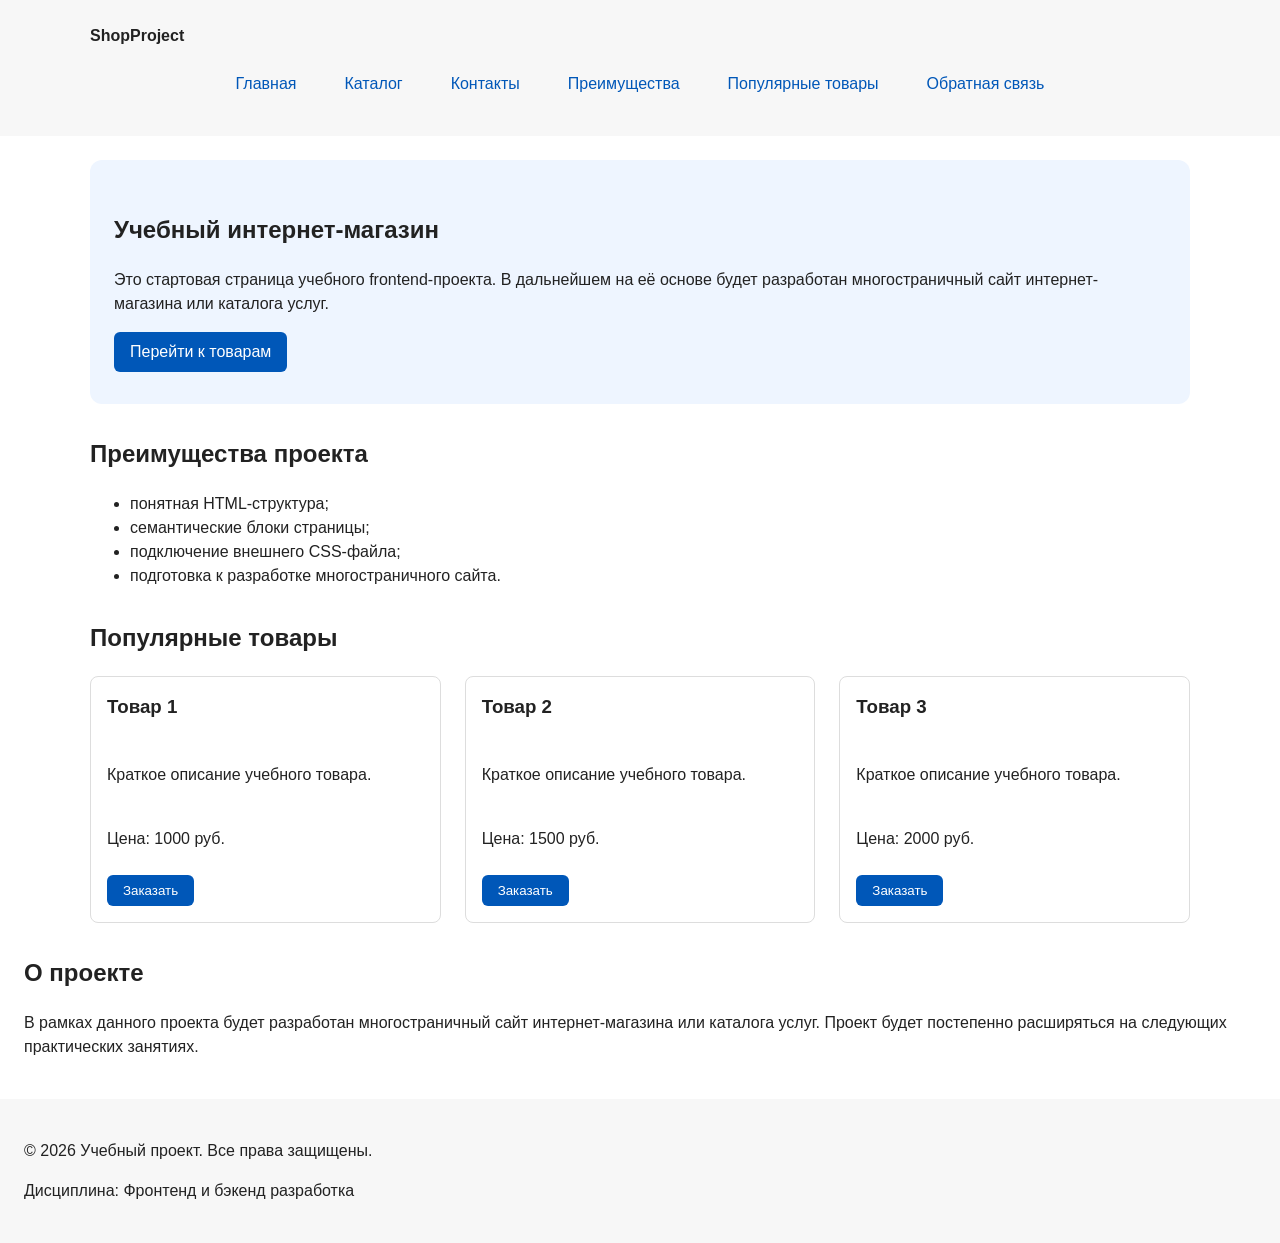
==== index.html @ 93ef63be "feat: add flex navigation and grid catalog layout" ====
<!DOCTYPE html>
<html lang="ru">
<head>
  <meta charset="UTF-8">
  <meta name="viewport" content="width=device-width, initial-scale=1.0">
  <title>Каталог товаров</title>
  <link rel="stylesheet" href="css/style.css">
  <script src="js/main.js" defer></script>
</head>
<body>

  <header>
    <div class="site-header">
      <a class="site-logo" href="index.html">ShopProject</a>

      <nav class="site-nav" aria-label="Основная навигация">
        <ul class="site-nav__list">
          <li><a href="index.html">Главная</a></li>
          <li><a href="catalog.html">Каталог</a></li>
          <li><a href="contacts.html">Контакты</a></li>
          <li><a href="index.html#advantages">Преимущества</a></li>
          <li><a href="index.html#popular">Популярные товары</a></li>
          <li><a href="index.html#contacts">Обратная связь</a></li>
        </ul>
      </nav>
    </div>
  </header>

  <main>

    <!-- Первый экран -->
    <section class="hero">
      <h1>Учебный интернет-магазин</h1>
      <p>
        Это стартовая страница учебного frontend-проекта.
        В дальнейшем на её основе будет разработан многостраничный сайт
        интернет-магазина или каталога услуг.
      </p>
      <a class="button" href="#popular">Перейти к товарам</a>
    </section>

    <!-- Преимущества -->
    <section class="section" id="advantages">
      <h2>Преимущества проекта</h2>
      <ul class="advantages-list">
        <li>понятная HTML-структура;</li>
        <li>семантические блоки страницы;</li>
        <li>подключение внешнего CSS-файла;</li>
        <li>подготовка к разработке многостраничного сайта.</li>
      </ul>
    </section>

    <!-- Популярные товары -->
    <section class="section" id="popular">
      <h2>Популярные товары</h2>

      <div class="products-grid">

        <article class="product-card">
          <h3>Товар 1</h3>
          <p>Краткое описание учебного товара.</p>
          <p>Цена: 1000 руб.</p>
          <button
            class="button product-card__button"
            type="button"
            data-product="Товар 1"
          >
            Заказать
          </button>
        </article>

        <article class="product-card">
          <h3>Товар 2</h3>
          <p>Краткое описание учебного товара.</p>
          <p>Цена: 1500 руб.</p>
          <button
            class="button product-card__button"
            type="button"
            data-product="Товар 2"
          >
            Заказать
          </button>
        </article>

        <article class="product-card">
          <h3>Товар 3</h3>
          <p>Краткое описание учебного товара.</p>
          <p>Цена: 2000 руб.</p>
          <button
            class="button product-card__button"
            type="button"
            data-product="Товар 3"
          >
            Заказать
          </button>
        </article>

      </div>
    </section>

    <!-- Дополнительная информация -->
    <aside>
      <h2>О проекте</h2>
      <p>
        В рамках данного проекта будет разработан многостраничный сайт
        интернет-магазина или каталога услуг. Проект будет постепенно
        расширяться на следующих практических занятиях.
      </p>
    </aside>

  </main>

  <footer id="contacts">
    <p>&copy; 2026 Учебный проект. Все права защищены.</p>
    <p>Дисциплина: Фронтенд и бэкенд разработка</p>
  </footer>

  <dialog
    class="order-dialog"
    id="order-dialog"
    aria-labelledby="order-dialog-title"
  >
    <h2 id="order-dialog-title">Оформление заявки</h2>

    <form
      class="order-form"
      id="order-form"
      action="#"
      method="post"
      novalidate
    >
      <input id="selected-product" name="selected-product" type="hidden">

      <div class="form-field">
        <label for="order-name">Имя</label>
        <input
          id="order-name"
          name="name"
          type="text"
          placeholder="Введите ваше имя"
          minlength="2"
          autocomplete="given-name"
          required
        >
      </div>

      <div class="form-field">
        <label for="order-email">E-mail</label>
        <input
          id="order-email"
          name="email"
          type="email"
          placeholder="example@mail.ru"
          autocomplete="email"
          required
        >
      </div>

      <div class="form-field">
        <label for="order-phone">Телефон</label>
        <input
          id="order-phone"
          name="phone"
          type="tel"
          inputmode="tel"
          placeholder="+7 (900) 000-00-00"
          pattern="^\+7 \(\d{3}\) \d{3}-\d{2}-\d{2}$"
          required
        >
        <small>Формат: +7 (900) 000-00-00</small>
      </div>

      <div class="form-field">
        <label for="order-date">Дата связи</label>
        <input
          id="order-date"
          name="date"
          type="date"
        >
      </div>

      <div class="form-field">
        <label for="order-topic">Тема заявки</label>
        <select id="order-topic" name="topic" required>
          <option value="">Выберите тему</option>
          <option value="product">Заказ товара</option>
          <option value="consultation">Консультация</option>
          <option value="delivery">Доставка</option>
        </select>
      </div>

      <div class="form-field">
        <label for="order-comment">Комментарий</label>
        <textarea
          id="order-comment"
          name="comment"
          rows="4"
          placeholder="Укажите дополнительную информацию"
        ></textarea>
      </div>

      <div class="form-field form-field--checkbox">
        <label>
          <input
            id="order-agreement"
            name="agreement"
            type="checkbox"
            required
          >
          Я согласен на обработку данных
        </label>
      </div>

      <div class="form-actions">
        <button type="button" id="close-order-dialog">Закрыть</button>
        <button type="submit">Отправить заявку</button>
      </div>
    </form>
  </dialog>

  <p class="success-message" id="success-message" hidden>
    Форма успешно отправлена!
  </p>

</body>
</html>
---- css/style.css ----
/* ===============================
   1. Переменные проекта
   =============================== */

:root {
  /* Основные цвета проекта */
  --color-bg: #ffffff;
  --color-text: #222222;
  --color-muted: #666666;
  --color-primary: #0057b8;
  --color-primary-dark: #003f86;
  --color-border: #dddddd;
  --color-surface: #f7f7f7;
  --color-surface-accent: #eef5ff;
  --color-danger: #b00020;
  --color-success: #168a2f;
  --color-success-bg: #eefaf0;
  --color-white: #ffffff;

  /* Отступы */
  --space-xs: 4px;
  --space-sm: 8px;
  --space-md: 16px;
  --space-lg: 24px;
  --space-xl: 32px;

  /* Скругления */
  --radius-sm: 6px;
  --radius-md: 8px;
  --radius-lg: 12px;

  /* Размеры */
  --container-width: 1100px;
}


/* ===============================
   2. Базовые стили
   =============================== */

* {
  box-sizing: border-box;
}

body {
  margin: 0;
  font-family: Arial, sans-serif;
  line-height: 1.5;
  color: var(--color-text);
  background-color: var(--color-bg);
}

header,
main,
footer {
  padding: var(--space-lg);
}


/* ===============================
   3. Общие элементы интерфейса
   =============================== */

a {
  color: var(--color-primary);
}

a:hover {
  color: var(--color-primary-dark);
}

a:focus-visible {
  outline: 2px solid var(--color-primary);
  outline-offset: 3px;
}

.button {
  display: inline-block;
  padding: var(--space-sm) var(--space-md);
  color: var(--color-white);
  background-color: var(--color-primary);
  text-decoration: none;
  border: none;
  border-radius: var(--radius-sm);
  cursor: pointer;
}

.button:hover {
  background-color: var(--color-primary-dark);
}

.button:focus-visible {
  outline: 2px solid var(--color-primary);
  outline-offset: 3px;
}

.button:disabled {
  opacity: 0.6;
  cursor: not-allowed;
}


/* ===============================
   4. Компоненты страницы
   =============================== */

header {
  background-color: var(--color-surface);
}

footer {
  background-color: var(--color-surface);
}

.site-header {
  max-width: var(--container-width);
  margin: 0 auto;
}

.site-logo {
  font-weight: bold;
  text-decoration: none;
  color: var(--color-text);
}

.site-nav__list {
  display: flex;
  flex-wrap: wrap;
  justify-content: center;
  align-items: center;
  gap: var(--space-md);
  padding: 0;
  margin: var(--space-md) 0 0;
  list-style: none;
}


.site-nav__list li {
  margin-bottom: var(--space-sm);
}

.site-nav__list a {
  display: inline-block;
  padding: var(--space-sm) var(--space-md);
  color: var(--color-primary);
  text-decoration: none;
  border-radius: var(--radius-sm);
}


.site-nav__list a:hover {
  color: var(--color-white);
  background-color: var(--color-primary);
}


.hero {
  max-width: var(--container-width);
  margin: 0 auto var(--space-xl);
  padding: var(--space-xl) var(--space-lg);
  background-color: var(--color-surface-accent);
  border-radius: var(--radius-lg);
}

.section {
  max-width: var(--container-width);
  margin: 0 auto var(--space-xl);
}

.section h2 {
  margin-top: 0;
}

.product-card {
  margin-bottom: var(--space-md);
  padding: var(--space-md);
  border: 1px solid var(--color-border);
  border-radius: var(--radius-md);
  background-color: var(--color-bg);
}

.product-card:hover {
  border-color: var(--color-primary);
}

.product-card h3 {
  margin-top: 0;
}

.aside-info {
  max-width: var(--container-width);
  margin: 0 auto var(--space-xl);
  padding: var(--space-md);
  border-left: 4px solid var(--color-primary);
  background-color: var(--color-surface);
}


/* ===============================
   5. Форма и модальное окно
   =============================== */

.order-dialog {
  width: min(100% - 32px, 560px);
  padding: var(--space-lg);
  border: none;
  border-radius: var(--radius-lg);
}

.order-dialog::backdrop {
  background-color: rgba(0, 0, 0, 0.5);
}

.form-field {
  margin-bottom: var(--space-md);
}

.form-field label {
  display: block;
  margin-bottom: var(--space-xs);
}

.form-field input,
.form-field select,
.form-field textarea {
  width: 100%;
  padding: 10px 12px;
  border: 1px solid var(--color-border);
  border-radius: var(--radius-sm);
  font: inherit;
}

.form-field input[type="checkbox"] {
  width: auto;
}

.form-field small {
  display: block;
  margin-top: var(--space-xs);
  color: var(--color-muted);
}

.form-field input:hover,
.form-field select:hover,
.form-field textarea:hover {
  border-color: var(--color-primary);
}

.form-field input:focus-visible,
.form-field select:focus-visible,
.form-field textarea:focus-visible,
.form-actions button:focus-visible {
  outline: 2px solid var(--color-primary);
  outline-offset: 3px;
}

[aria-invalid="true"] {
  border-color: var(--color-danger);
}

.form-actions {
  display: flex;
  gap: 12px;
  margin-top: var(--space-lg);
}

.success-message {
  max-width: var(--container-width);
  margin: var(--space-lg) auto;
  padding: var(--space-md);
  border-left: 4px solid var(--color-success);
  background-color: var(--color-success-bg);
}

.breadcrumbs {
  max-width: var(--container-width);
  margin: 0 auto var(--space-md);
  font-size: 14px;
  color: var(--color-muted);
}

.breadcrumbs a {
  color: var(--color-primary);
}

.breadcrumbs span::before {
  content: " / ";
  color: var(--color-muted);
}

html {
  scroll-behavior: smooth;
}

:target {
  outline: 2px dashed var(--color-primary);
  outline-offset: 4px;
}

.products-grid {
  display: grid;
  grid-template-columns: repeat(3, 1fr);
  gap: var(--space-lg);
}

.product-card {
  display: flex;
  flex-direction: column;
  gap: var(--space-sm);
  margin-bottom: 0;
  padding: var(--space-md);
  border: 1px solid var(--color-border);
  border-radius: var(--radius-md);
  background-color: var(--color-bg);
}

.product-card .button {
  margin-top: auto;
  align-self: flex-start;
}

.catalog-layout {
  max-width: var(--container-width);
  margin: 0 auto var(--space-xl);
  display: grid;
  grid-template-columns: 260px 1fr;
  grid-template-areas: "filters products";
  gap: var(--space-lg);
}

.catalog-filters {
  grid-area: filters;
  padding: var(--space-md);
  border: 1px solid var(--color-border);
  border-radius: var(--radius-md);
  background-color: var(--color-surface);
}

.catalog-products {
  grid-area: products;
}

.filters-form {
  display: grid;
  gap: var(--space-md);
}

.filters-form fieldset {
  margin: 0;
  padding: var(--space-md);
  border: 1px solid var(--color-border);
  border-radius: var(--radius-sm);
}

.filters-form legend {
  font-weight: 700;
}

.filters-form label {
  display: block;
  margin-bottom: var(--space-sm);
}

.filters-form input[type="number"] {
  width: 100%;
  padding: 8px 10px;
  border: 1px solid var(--color-border);
  border-radius: var(--radius-sm);
  font: inherit;
}
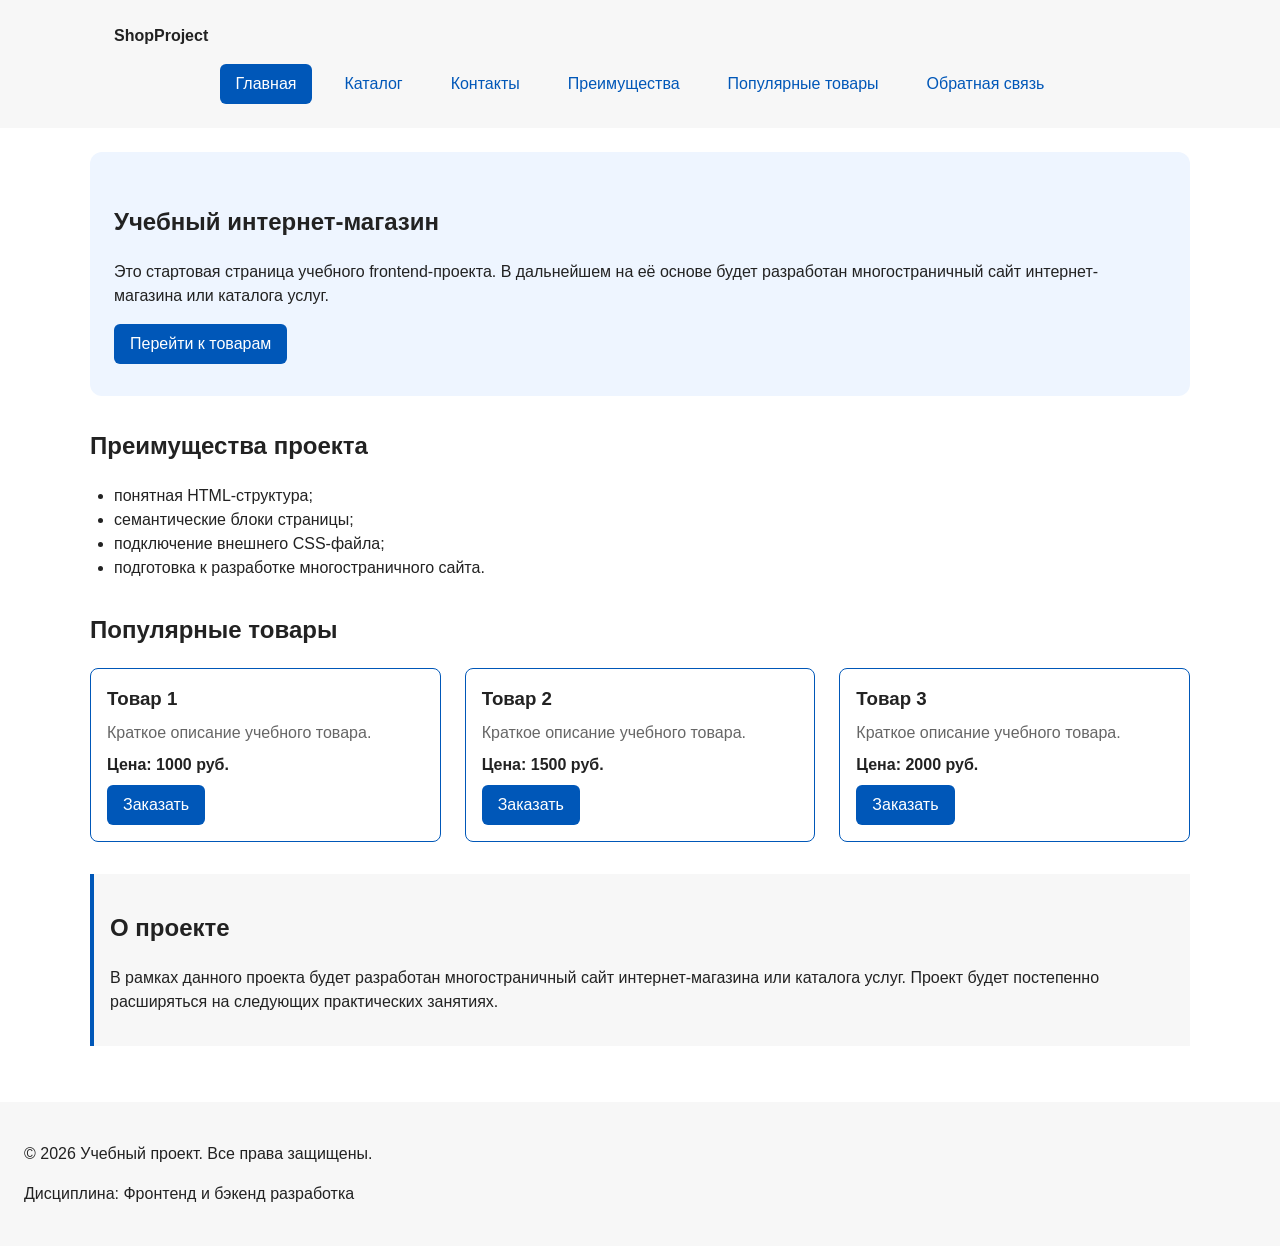
==== commit dbb26a96: "refactor: apply BEM naming to CSS classes" ====
--- a/index.html
+++ b/index.html
@@ -3,26 +3,78 @@
 <head>
   <meta charset="UTF-8">
   <meta name="viewport" content="width=device-width, initial-scale=1.0">
-  <title>Каталог товаров</title>
+  <meta
+    name="description"
+    content="Учебный интернет-магазин ShopProject."
+  >
+  <title>ShopProject — Учебный интернет-магазин</title>
   <link rel="stylesheet" href="css/style.css">
   <script src="js/main.js" defer></script>
 </head>
+
 <body>
 
-  <header>
-    <div class="site-header">
-      <a class="site-logo" href="index.html">ShopProject</a>
+  <header class="site-header">
+    <div class="site-header__inner">
+
+      <a class="site-header__logo" href="index.html">
+        ShopProject
+      </a>
 
       <nav class="site-nav" aria-label="Основная навигация">
         <ul class="site-nav__list">
-          <li><a href="index.html">Главная</a></li>
-          <li><a href="catalog.html">Каталог</a></li>
-          <li><a href="contacts.html">Контакты</a></li>
-          <li><a href="index.html#advantages">Преимущества</a></li>
-          <li><a href="index.html#popular">Популярные товары</a></li>
-          <li><a href="index.html#contacts">Обратная связь</a></li>
+
+          <li class="site-nav__item">
+            <a
+              class="site-nav__link site-nav__link--active"
+              href="index.html"
+            >
+              Главная
+            </a>
+          </li>
+
+          <li class="site-nav__item">
+            <a class="site-nav__link" href="catalog.html">
+              Каталог
+            </a>
+          </li>
+
+          <li class="site-nav__item">
+            <a class="site-nav__link" href="contacts.html">
+              Контакты
+            </a>
+          </li>
+
+          <li class="site-nav__item">
+            <a
+              class="site-nav__link"
+              href="index.html#advantages"
+            >
+              Преимущества
+            </a>
+          </li>
+
+          <li class="site-nav__item">
+            <a
+              class="site-nav__link"
+              href="index.html#popular"
+            >
+              Популярные товары
+            </a>
+          </li>
+
+          <li class="site-nav__item">
+            <a
+              class="site-nav__link"
+              href="index.html#contacts"
+            >
+              Обратная связь
+            </a>
+          </li>
+
         </ul>
       </nav>
+
     </div>
   </header>
 
@@ -31,17 +83,25 @@
     <!-- Первый экран -->
     <section class="hero">
       <h1>Учебный интернет-магазин</h1>
+
       <p>
         Это стартовая страница учебного frontend-проекта.
         В дальнейшем на её основе будет разработан многостраничный сайт
         интернет-магазина или каталога услуг.
       </p>
-      <a class="button" href="#popular">Перейти к товарам</a>
+
+      <a
+        class="button button--primary"
+        href="#popular"
+      >
+        Перейти к товарам
+      </a>
     </section>
 
     <!-- Преимущества -->
     <section class="section" id="advantages">
       <h2>Преимущества проекта</h2>
+
       <ul class="advantages-list">
         <li>понятная HTML-структура;</li>
         <li>семантические блоки страницы;</li>
@@ -52,16 +112,26 @@
 
     <!-- Популярные товары -->
     <section class="section" id="popular">
+
       <h2>Популярные товары</h2>
 
       <div class="products-grid">
 
-        <article class="product-card">
-          <h3>Товар 1</h3>
-          <p>Краткое описание учебного товара.</p>
-          <p>Цена: 1000 руб.</p>
+        <article class="product-card product-card--featured">
+          <h3 class="product-card__title">
+            Товар 1
+          </h3>
+
+          <p class="product-card__description">
+            Краткое описание учебного товара.
+          </p>
+
+          <p class="product-card__price">
+            Цена: 1000 руб.
+          </p>
+
           <button
-            class="button product-card__button"
+            class="button button--primary product-card__button"
             type="button"
             data-product="Товар 1"
           >
@@ -69,12 +139,21 @@
           </button>
         </article>
 
-        <article class="product-card">
-          <h3>Товар 2</h3>
-          <p>Краткое описание учебного товара.</p>
-          <p>Цена: 1500 руб.</p>
+        <article class="product-card product-card--featured">
+          <h3 class="product-card__title">
+            Товар 2
+          </h3>
+
+          <p class="product-card__description">
+            Краткое описание учебного товара.
+          </p>
+
+          <p class="product-card__price">
+            Цена: 1500 руб.
+          </p>
+
           <button
-            class="button product-card__button"
+            class="button button--primary product-card__button"
             type="button"
             data-product="Товар 2"
           >
@@ -82,12 +161,21 @@
           </button>
         </article>
 
-        <article class="product-card">
-          <h3>Товар 3</h3>
-          <p>Краткое описание учебного товара.</p>
-          <p>Цена: 2000 руб.</p>
+        <article class="product-card product-card--featured">
+          <h3 class="product-card__title">
+            Товар 3
+          </h3>
+
+          <p class="product-card__description">
+            Краткое описание учебного товара.
+          </p>
+
+          <p class="product-card__price">
+            Цена: 2000 руб.
+          </p>
+
           <button
-            class="button product-card__button"
+            class="button button--primary product-card__button"
             type="button"
             data-product="Товар 3"
           >
@@ -99,8 +187,9 @@
     </section>
 
     <!-- Дополнительная информация -->
-    <aside>
+    <aside class="aside-info">
       <h2>О проекте</h2>
+
       <p>
         В рамках данного проекта будет разработан многостраничный сайт
         интернет-магазина или каталога услуг. Проект будет постепенно
@@ -110,17 +199,24 @@
 
   </main>
 
-  <footer id="contacts">
+  <footer class="site-footer" id="contacts">
     <p>&copy; 2026 Учебный проект. Все права защищены.</p>
     <p>Дисциплина: Фронтенд и бэкенд разработка</p>
   </footer>
 
+  <!-- Модальное окно заявки -->
   <dialog
     class="order-dialog"
     id="order-dialog"
     aria-labelledby="order-dialog-title"
   >
-    <h2 id="order-dialog-title">Оформление заявки</h2>
+
+    <h2
+      class="order-dialog__title"
+      id="order-dialog-title"
+    >
+      Оформление заявки
+    </h2>
 
     <form
       class="order-form"
@@ -129,11 +225,23 @@
       method="post"
       novalidate
     >
-      <input id="selected-product" name="selected-product" type="hidden">
-
-      <div class="form-field">
-        <label for="order-name">Имя</label>
+
+      <input
+        id="selected-product"
+        name="selected-product"
+        type="hidden"
+      >
+
+      <div class="order-form__field">
+        <label
+          class="order-form__label"
+          for="order-name"
+        >
+          Имя
+        </label>
+
         <input
+          class="order-form__input"
           id="order-name"
           name="name"
           type="text"
@@ -144,9 +252,16 @@
         >
       </div>
 
-      <div class="form-field">
-        <label for="order-email">E-mail</label>
+      <div class="order-form__field">
+        <label
+          class="order-form__label"
+          for="order-email"
+        >
+          E-mail
+        </label>
+
         <input
+          class="order-form__input"
           id="order-email"
           name="email"
           type="email"
@@ -156,9 +271,16 @@
         >
       </div>
 
-      <div class="form-field">
-        <label for="order-phone">Телефон</label>
+      <div class="order-form__field">
+        <label
+          class="order-form__label"
+          for="order-phone"
+        >
+          Телефон
+        </label>
+
         <input
+          class="order-form__input"
           id="order-phone"
           name="phone"
           type="tel"
@@ -167,21 +289,42 @@
           pattern="^\+7 \(\d{3}\) \d{3}-\d{2}-\d{2}$"
           required
         >
-        <small>Формат: +7 (900) 000-00-00</small>
-      </div>
-
-      <div class="form-field">
-        <label for="order-date">Дата связи</label>
+
+        <small class="order-form__hint">
+          Формат: +7 (900) 000-00-00
+        </small>
+      </div>
+
+      <div class="order-form__field">
+        <label
+          class="order-form__label"
+          for="order-date"
+        >
+          Дата связи
+        </label>
+
         <input
+          class="order-form__input"
           id="order-date"
           name="date"
           type="date"
         >
       </div>
 
-      <div class="form-field">
-        <label for="order-topic">Тема заявки</label>
-        <select id="order-topic" name="topic" required>
+      <div class="order-form__field">
+        <label
+          class="order-form__label"
+          for="order-topic"
+        >
+          Тема заявки
+        </label>
+
+        <select
+          class="order-form__select"
+          id="order-topic"
+          name="topic"
+          required
+        >
           <option value="">Выберите тему</option>
           <option value="product">Заказ товара</option>
           <option value="consultation">Консультация</option>
@@ -189,9 +332,16 @@
         </select>
       </div>
 
-      <div class="form-field">
-        <label for="order-comment">Комментарий</label>
+      <div class="order-form__field">
+        <label
+          class="order-form__label"
+          for="order-comment"
+        >
+          Комментарий
+        </label>
+
         <textarea
+          class="order-form__textarea"
           id="order-comment"
           name="comment"
           rows="4"
@@ -199,26 +349,47 @@
         ></textarea>
       </div>
 
-      <div class="form-field form-field--checkbox">
-        <label>
+      <div class="order-form__field order-form__field--checkbox">
+        <label class="order-form__checkbox-label">
           <input
+            class="order-form__checkbox"
             id="order-agreement"
             name="agreement"
             type="checkbox"
             required
           >
+
           Я согласен на обработку данных
         </label>
       </div>
 
-      <div class="form-actions">
-        <button type="button" id="close-order-dialog">Закрыть</button>
-        <button type="submit">Отправить заявку</button>
-      </div>
+      <div class="order-form__actions">
+
+        <button
+          class="button button--secondary"
+          type="button"
+          id="close-order-dialog"
+        >
+          Закрыть
+        </button>
+
+        <button
+          class="button button--primary"
+          type="submit"
+        >
+          Отправить заявку
+        </button>
+
+      </div>
+
     </form>
   </dialog>
 
-  <p class="success-message" id="success-message" hidden>
+  <p
+    class="success-message"
+    id="success-message"
+    hidden
+  >
     Форма успешно отправлена!
   </p>
 
--- a/css/style.css
+++ b/css/style.css
@@ -3,7 +3,6 @@
    =============================== */
 
 :root {
-  /* Основные цвета проекта */
   --color-bg: #ffffff;
   --color-text: #222222;
   --color-muted: #666666;
@@ -17,19 +16,16 @@
   --color-success-bg: #eefaf0;
   --color-white: #ffffff;
 
-  /* Отступы */
   --space-xs: 4px;
   --space-sm: 8px;
   --space-md: 16px;
   --space-lg: 24px;
   --space-xl: 32px;
 
-  /* Скругления */
   --radius-sm: 6px;
   --radius-md: 8px;
   --radius-lg: 12px;
 
-  /* Размеры */
   --container-width: 1100px;
 }
 
@@ -40,6 +36,10 @@
 
 * {
   box-sizing: border-box;
+}
+
+html {
+  scroll-behavior: smooth;
 }
 
 body {
@@ -50,17 +50,11 @@
   background-color: var(--color-bg);
 }
 
-header,
 main,
 footer {
   padding: var(--space-lg);
 }
 
-
-/* ===============================
-   3. Общие элементы интерфейса
-   =============================== */
-
 a {
   color: var(--color-primary);
 }
@@ -74,19 +68,40 @@
   outline-offset: 3px;
 }
 
+
+/* ===============================
+   3. Блок button
+   =============================== */
+
 .button {
   display: inline-block;
   padding: var(--space-sm) var(--space-md);
+  border: none;
+  border-radius: var(--radius-sm);
+  font: inherit;
+  text-decoration: none;
+  cursor: pointer;
+}
+
+.button--primary {
   color: var(--color-white);
   background-color: var(--color-primary);
-  text-decoration: none;
-  border: none;
-  border-radius: var(--radius-sm);
-  cursor: pointer;
-}
-
-.button:hover {
+}
+
+.button--primary:hover {
+  color: var(--color-white);
   background-color: var(--color-primary-dark);
+}
+
+.button--secondary {
+  color: var(--color-primary);
+  background-color: transparent;
+  border: 1px solid var(--color-primary);
+}
+
+.button--secondary:hover {
+  color: var(--color-white);
+  background-color: var(--color-primary);
 }
 
 .button:focus-visible {
@@ -94,33 +109,31 @@
   outline-offset: 3px;
 }
 
-.button:disabled {
+.button:disabled,
+.button--disabled {
   opacity: 0.6;
   cursor: not-allowed;
 }
 
 
 /* ===============================
-   4. Компоненты страницы
-   =============================== */
-
-header {
+   4. Шапка и навигация
+   =============================== */
+
+.site-header {
   background-color: var(--color-surface);
 }
 
-footer {
-  background-color: var(--color-surface);
-}
-
-.site-header {
+.site-header__inner {
   max-width: var(--container-width);
   margin: 0 auto;
-}
-
-.site-logo {
-  font-weight: bold;
+  padding: var(--space-lg);
+}
+
+.site-header__logo {
+  font-weight: 700;
+  color: var(--color-text);
   text-decoration: none;
-  color: var(--color-text);
 }
 
 .site-nav__list {
@@ -134,12 +147,11 @@
   list-style: none;
 }
 
-
-.site-nav__list li {
-  margin-bottom: var(--space-sm);
-}
-
-.site-nav__list a {
+.site-nav__item {
+  margin: 0;
+}
+
+.site-nav__link {
   display: inline-block;
   padding: var(--space-sm) var(--space-md);
   color: var(--color-primary);
@@ -147,12 +159,25 @@
   border-radius: var(--radius-sm);
 }
 
-
-.site-nav__list a:hover {
+.site-nav__link:hover {
   color: var(--color-white);
   background-color: var(--color-primary);
 }
 
+.site-nav__link:focus-visible {
+  outline: 2px solid var(--color-primary);
+  outline-offset: 3px;
+}
+
+.site-nav__link--active {
+  color: var(--color-white);
+  background-color: var(--color-primary);
+}
+
+
+/* ===============================
+   5. Главная страница
+   =============================== */
 
 .hero {
   max-width: var(--container-width);
@@ -171,8 +196,38 @@
   margin-top: 0;
 }
 
+.advantages-list {
+  padding-left: var(--space-lg);
+}
+
+.aside-info {
+  max-width: var(--container-width);
+  margin: 0 auto var(--space-xl);
+  padding: var(--space-md);
+  border-left: 4px solid var(--color-primary);
+  background-color: var(--color-surface);
+}
+
+
+/* ===============================
+   6. Сетка товаров
+   =============================== */
+
+.products-grid {
+  display: grid;
+  grid-template-columns: repeat(3, 1fr);
+  gap: var(--space-lg);
+}
+
+
+/* ===============================
+   7. Карточка товара
+   =============================== */
+
 .product-card {
-  margin-bottom: var(--space-md);
+  display: flex;
+  flex-direction: column;
+  gap: var(--space-sm);
   padding: var(--space-md);
   border: 1px solid var(--color-border);
   border-radius: var(--radius-md);
@@ -183,21 +238,120 @@
   border-color: var(--color-primary);
 }
 
-.product-card h3 {
+.product-card--featured {
+  border-color: var(--color-primary);
+}
+
+.product-card--discount {
+  border-color: var(--color-danger);
+}
+
+.product-card__title {
+  margin: 0;
+  color: var(--color-text);
+}
+
+.product-card__description {
+  margin: 0;
+  color: var(--color-muted);
+}
+
+.product-card__price {
+  margin: 0;
+  font-weight: 700;
+}
+
+.product-card--discount .product-card__price {
+  color: var(--color-danger);
+}
+
+.product-card__button {
+  margin-top: auto;
+  align-self: flex-start;
+}
+
+
+/* ===============================
+   8. Каталог
+   =============================== */
+
+.catalog-layout {
+  display: grid;
+  grid-template-columns: 240px 1fr;
+  gap: var(--space-xl);
+  max-width: var(--container-width);
+  margin: 0 auto var(--space-xl);
+}
+
+.catalog-filters {
+  padding: var(--space-md);
+  border: 1px solid var(--color-border);
+  border-radius: var(--radius-md);
+  background-color: var(--color-surface);
+}
+
+.catalog-filters h2 {
   margin-top: 0;
 }
 
-.aside-info {
-  max-width: var(--container-width);
-  margin: 0 auto var(--space-xl);
+.filters-form fieldset {
+  margin: 0 0 var(--space-md);
   padding: var(--space-md);
-  border-left: 4px solid var(--color-primary);
-  background-color: var(--color-surface);
-}
-
-
-/* ===============================
-   5. Форма и модальное окно
+  border: 1px solid var(--color-border);
+  border-radius: var(--radius-sm);
+}
+
+.filters-form legend {
+  padding: 0 var(--space-xs);
+  font-weight: 700;
+}
+
+.filters-form label {
+  display: block;
+  margin-bottom: var(--space-sm);
+}
+
+.filters-form input[type="number"] {
+  width: 100%;
+  margin-bottom: var(--space-sm);
+  padding: 10px 12px;
+  border: 1px solid var(--color-border);
+  border-radius: var(--radius-sm);
+  font: inherit;
+}
+
+.catalog-products {
+  min-width: 0;
+}
+
+.catalog-products h2 {
+  margin-top: 0;
+}
+
+
+/* ===============================
+   9. Хлебные крошки
+   =============================== */
+
+.breadcrumbs {
+  max-width: var(--container-width);
+  margin: 0 auto var(--space-md);
+  font-size: 14px;
+  color: var(--color-muted);
+}
+
+.breadcrumbs__link {
+  color: var(--color-primary);
+}
+
+.breadcrumbs__current::before {
+  content: " / ";
+  color: var(--color-muted);
+}
+
+
+/* ===============================
+   10. Модальное окно
    =============================== */
 
 .order-dialog {
@@ -211,18 +365,27 @@
   background-color: rgba(0, 0, 0, 0.5);
 }
 
-.form-field {
+.order-dialog__title {
+  margin-top: 0;
+}
+
+
+/* ===============================
+   11. Форма заявки
+   =============================== */
+
+.order-form__field {
   margin-bottom: var(--space-md);
 }
 
-.form-field label {
+.order-form__label {
   display: block;
   margin-bottom: var(--space-xs);
 }
 
-.form-field input,
-.form-field select,
-.form-field textarea {
+.order-form__input,
+.order-form__select,
+.order-form__textarea {
   width: 100%;
   padding: 10px 12px;
   border: 1px solid var(--color-border);
@@ -230,39 +393,58 @@
   font: inherit;
 }
 
-.form-field input[type="checkbox"] {
-  width: auto;
-}
-
-.form-field small {
+.order-form__input:hover,
+.order-form__select:hover,
+.order-form__textarea:hover {
+  border-color: var(--color-primary);
+}
+
+.order-form__input:focus-visible,
+.order-form__select:focus-visible,
+.order-form__textarea:focus-visible {
+  outline: 2px solid var(--color-primary);
+  outline-offset: 3px;
+}
+
+.order-form__hint {
   display: block;
   margin-top: var(--space-xs);
   color: var(--color-muted);
 }
 
-.form-field input:hover,
-.form-field select:hover,
-.form-field textarea:hover {
-  border-color: var(--color-primary);
-}
-
-.form-field input:focus-visible,
-.form-field select:focus-visible,
-.form-field textarea:focus-visible,
-.form-actions button:focus-visible {
-  outline: 2px solid var(--color-primary);
-  outline-offset: 3px;
-}
+.order-form__field--checkbox {
+  margin-top: var(--space-md);
+}
+
+.order-form__checkbox-label {
+  display: flex;
+  align-items: center;
+  gap: var(--space-sm);
+}
+
+.order-form__checkbox {
+  width: auto;
+}
+
+.order-form__actions {
+  display: flex;
+  gap: var(--space-md);
+  margin-top: var(--space-lg);
+}
+
+
+/* ===============================
+   12. Состояния формы
+   =============================== */
 
 [aria-invalid="true"] {
   border-color: var(--color-danger);
 }
 
-.form-actions {
-  display: flex;
-  gap: 12px;
-  margin-top: var(--space-lg);
-}
+
+/* ===============================
+   13. Сообщение об успехе
+   =============================== */
 
 .success-message {
   max-width: var(--container-width);
@@ -272,99 +454,54 @@
   background-color: var(--color-success-bg);
 }
 
-.breadcrumbs {
-  max-width: var(--container-width);
-  margin: 0 auto var(--space-md);
-  font-size: 14px;
-  color: var(--color-muted);
-}
-
-.breadcrumbs a {
-  color: var(--color-primary);
-}
-
-.breadcrumbs span::before {
-  content: " / ";
-  color: var(--color-muted);
-}
-
-html {
-  scroll-behavior: smooth;
-}
+
+/* ===============================
+   14. Подвал
+   =============================== */
+
+.site-footer {
+  background-color: var(--color-surface);
+}
+
+
+/* ===============================
+   15. Адаптивность
+   =============================== */
+
+@media (max-width: 800px) {
+  .products-grid {
+    grid-template-columns: repeat(2, 1fr);
+  }
+
+  .catalog-layout {
+    grid-template-columns: 1fr;
+  }
+}
+
+@media (max-width: 600px) {
+  .products-grid {
+    grid-template-columns: 1fr;
+  }
+
+  .site-nav__list {
+    justify-content: flex-start;
+  }
+
+  .order-form__actions {
+    flex-direction: column;
+  }
+
+  .button {
+    text-align: center;
+  }
+}
+
+
+/* ===============================
+   16. Якорные ссылки
+   =============================== */
 
 :target {
   outline: 2px dashed var(--color-primary);
   outline-offset: 4px;
-}
-
-.products-grid {
-  display: grid;
-  grid-template-columns: repeat(3, 1fr);
-  gap: var(--space-lg);
-}
-
-.product-card {
-  display: flex;
-  flex-direction: column;
-  gap: var(--space-sm);
-  margin-bottom: 0;
-  padding: var(--space-md);
-  border: 1px solid var(--color-border);
-  border-radius: var(--radius-md);
-  background-color: var(--color-bg);
-}
-
-.product-card .button {
-  margin-top: auto;
-  align-self: flex-start;
-}
-
-.catalog-layout {
-  max-width: var(--container-width);
-  margin: 0 auto var(--space-xl);
-  display: grid;
-  grid-template-columns: 260px 1fr;
-  grid-template-areas: "filters products";
-  gap: var(--space-lg);
-}
-
-.catalog-filters {
-  grid-area: filters;
-  padding: var(--space-md);
-  border: 1px solid var(--color-border);
-  border-radius: var(--radius-md);
-  background-color: var(--color-surface);
-}
-
-.catalog-products {
-  grid-area: products;
-}
-
-.filters-form {
-  display: grid;
-  gap: var(--space-md);
-}
-
-.filters-form fieldset {
-  margin: 0;
-  padding: var(--space-md);
-  border: 1px solid var(--color-border);
-  border-radius: var(--radius-sm);
-}
-
-.filters-form legend {
-  font-weight: 700;
-}
-
-.filters-form label {
-  display: block;
-  margin-bottom: var(--space-sm);
-}
-
-.filters-form input[type="number"] {
-  width: 100%;
-  padding: 8px 10px;
-  border: 1px solid var(--color-border);
-  border-radius: var(--radius-sm);
-  font: inherit;
-}
+}
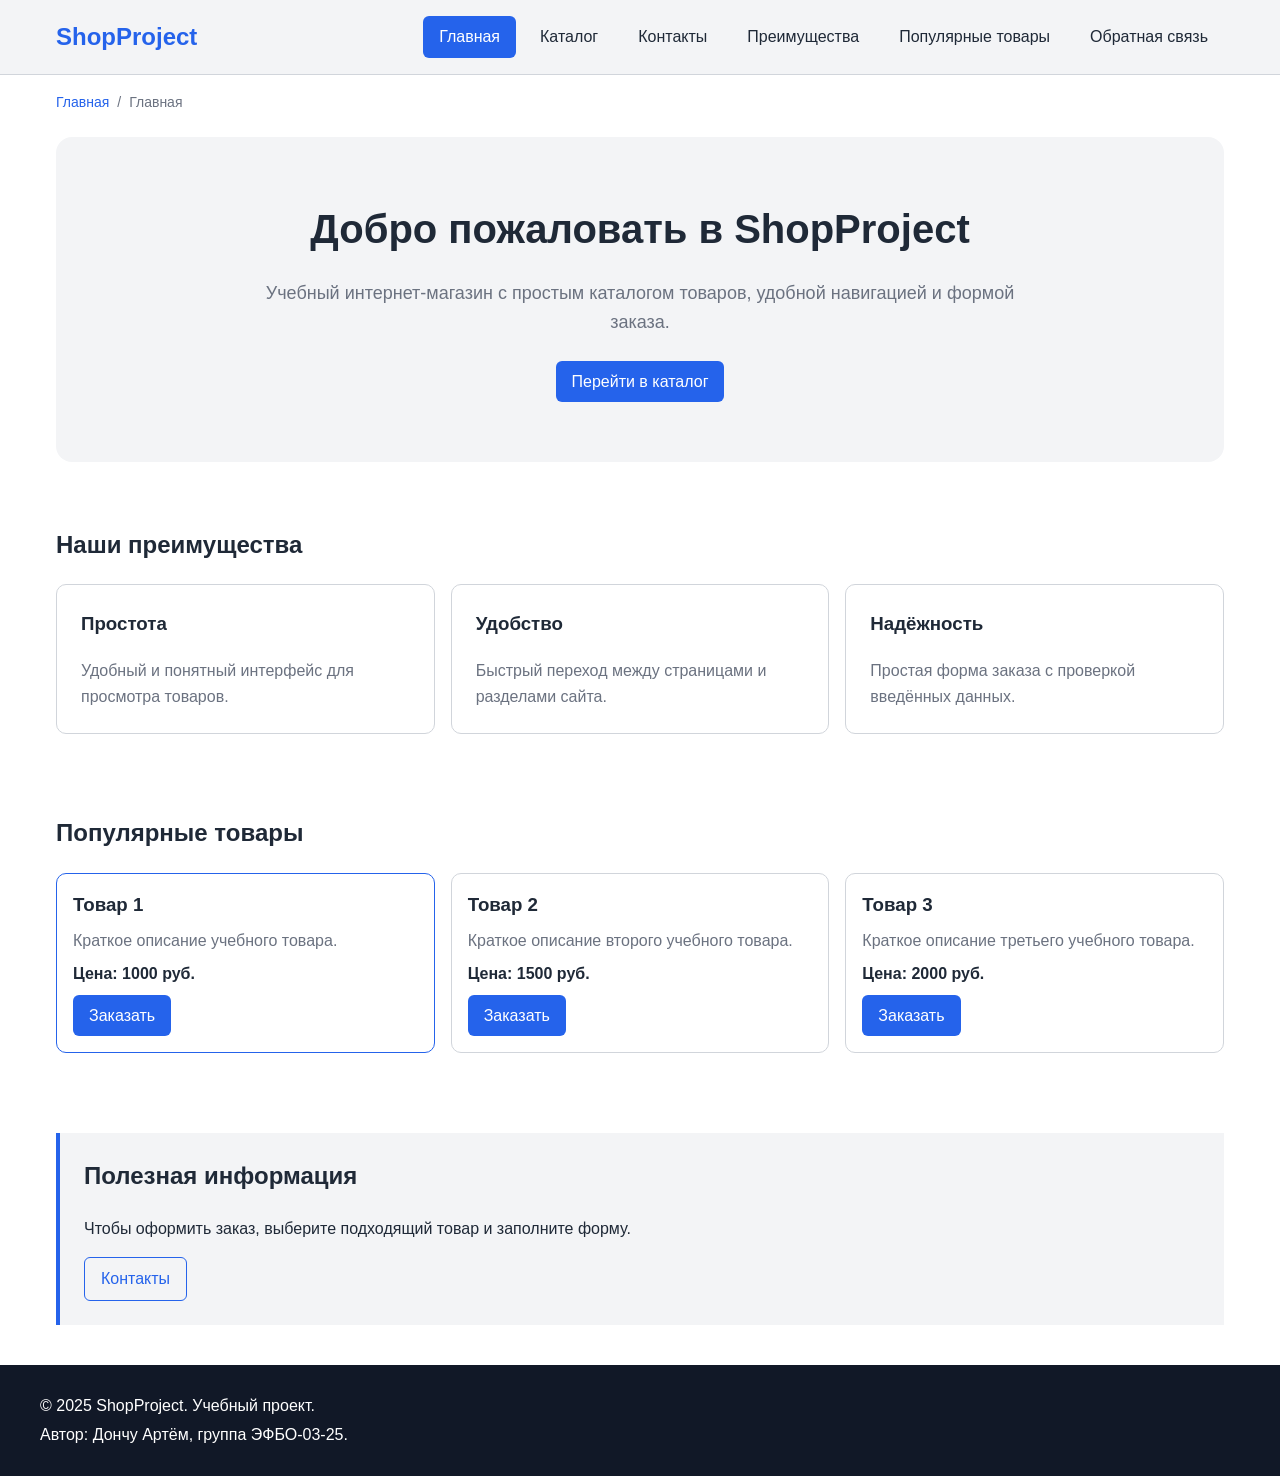
==== commit 69461d50: "Обновление проекта ShopProject" ====
--- a/index.html
+++ b/index.html
@@ -5,393 +5,372 @@
   <meta name="viewport" content="width=device-width, initial-scale=1.0">
   <meta
     name="description"
-    content="Учебный интернет-магазин ShopProject."
+    content="ShopProject — учебный интернет-магазин с каталогом товаров."
   >
-  <title>ShopProject — Учебный интернет-магазин</title>
+  <title>ShopProject — Главная</title>
   <link rel="stylesheet" href="css/style.css">
   <script src="js/main.js" defer></script>
 </head>
 
 <body>
 
-  <header class="site-header">
-    <div class="site-header__inner">
-
-      <a class="site-header__logo" href="index.html">
-        ShopProject
+<header class="site-header">
+  <div class="site-header__inner">
+
+    <a class="site-header__logo" href="index.html">
+      ShopProject
+    </a>
+
+    <nav class="site-nav" aria-label="Основная навигация">
+      <ul class="site-nav__list">
+        <li>
+          <a class="site-nav__link site-nav__link--active"
+             href="index.html"
+             aria-current="page">
+            Главная
+          </a>
+        </li>
+        <li>
+          <a class="site-nav__link" href="catalog.html">
+            Каталог
+          </a>
+        </li>
+        <li>
+          <a class="site-nav__link" href="contacts.html">
+            Контакты
+          </a>
+        </li>
+        <li>
+          <a class="site-nav__link" href="#advantages">
+            Преимущества
+          </a>
+        </li>
+        <li>
+          <a class="site-nav__link" href="#popular">
+            Популярные товары
+          </a>
+        </li>
+        <li>
+          <a class="site-nav__link" href="#contacts">
+            Обратная связь
+          </a>
+        </li>
+      </ul>
+    </nav>
+
+  </div>
+</header>
+
+<main>
+
+  <nav class="breadcrumbs" aria-label="Хлебные крошки">
+    <a class="breadcrumbs__link" href="index.html">Главная</a>
+    <span class="breadcrumbs__current">Главная</span>
+  </nav>
+
+  <section class="hero">
+    <div class="hero__content">
+      <h1>Добро пожаловать в ShopProject</h1>
+
+      <p>
+        Учебный интернет-магазин с простым каталогом товаров,
+        удобной навигацией и формой заказа.
+      </p>
+
+      <a class="button button--primary" href="catalog.html">
+        Перейти в каталог
       </a>
-
-      <nav class="site-nav" aria-label="Основная навигация">
-        <ul class="site-nav__list">
-
-          <li class="site-nav__item">
-            <a
-              class="site-nav__link site-nav__link--active"
-              href="index.html"
-            >
-              Главная
-            </a>
-          </li>
-
-          <li class="site-nav__item">
-            <a class="site-nav__link" href="catalog.html">
-              Каталог
-            </a>
-          </li>
-
-          <li class="site-nav__item">
-            <a class="site-nav__link" href="contacts.html">
-              Контакты
-            </a>
-          </li>
-
-          <li class="site-nav__item">
-            <a
-              class="site-nav__link"
-              href="index.html#advantages"
-            >
-              Преимущества
-            </a>
-          </li>
-
-          <li class="site-nav__item">
-            <a
-              class="site-nav__link"
-              href="index.html#popular"
-            >
-              Популярные товары
-            </a>
-          </li>
-
-          <li class="site-nav__item">
-            <a
-              class="site-nav__link"
-              href="index.html#contacts"
-            >
-              Обратная связь
-            </a>
-          </li>
-
-        </ul>
-      </nav>
-
     </div>
-  </header>
-
-  <main>
-
-    <!-- Первый экран -->
-    <section class="hero">
-      <h1>Учебный интернет-магазин</h1>
-
-      <p>
-        Это стартовая страница учебного frontend-проекта.
-        В дальнейшем на её основе будет разработан многостраничный сайт
-        интернет-магазина или каталога услуг.
-      </p>
-
-      <a
-        class="button button--primary"
-        href="#popular"
-      >
-        Перейти к товарам
-      </a>
-    </section>
-
-    <!-- Преимущества -->
-    <section class="section" id="advantages">
-      <h2>Преимущества проекта</h2>
-
-      <ul class="advantages-list">
-        <li>понятная HTML-структура;</li>
-        <li>семантические блоки страницы;</li>
-        <li>подключение внешнего CSS-файла;</li>
-        <li>подготовка к разработке многостраничного сайта.</li>
-      </ul>
-    </section>
-
-    <!-- Популярные товары -->
-    <section class="section" id="popular">
-
-      <h2>Популярные товары</h2>
-
-      <div class="products-grid">
-
-        <article class="product-card product-card--featured">
-          <h3 class="product-card__title">
-            Товар 1
-          </h3>
-
-          <p class="product-card__description">
-            Краткое описание учебного товара.
-          </p>
-
-          <p class="product-card__price">
-            Цена: 1000 руб.
-          </p>
-
-          <button
-            class="button button--primary product-card__button"
-            type="button"
-            data-product="Товар 1"
-          >
-            Заказать
-          </button>
-        </article>
-
-        <article class="product-card product-card--featured">
-          <h3 class="product-card__title">
-            Товар 2
-          </h3>
-
-          <p class="product-card__description">
-            Краткое описание учебного товара.
-          </p>
-
-          <p class="product-card__price">
-            Цена: 1500 руб.
-          </p>
-
-          <button
-            class="button button--primary product-card__button"
-            type="button"
-            data-product="Товар 2"
-          >
-            Заказать
-          </button>
-        </article>
-
-        <article class="product-card product-card--featured">
-          <h3 class="product-card__title">
-            Товар 3
-          </h3>
-
-          <p class="product-card__description">
-            Краткое описание учебного товара.
-          </p>
-
-          <p class="product-card__price">
-            Цена: 2000 руб.
-          </p>
-
-          <button
-            class="button button--primary product-card__button"
-            type="button"
-            data-product="Товар 3"
-          >
-            Заказать
-          </button>
-        </article>
-
-      </div>
-    </section>
-
-    <!-- Дополнительная информация -->
-    <aside class="aside-info">
-      <h2>О проекте</h2>
-
-      <p>
-        В рамках данного проекта будет разработан многостраничный сайт
-        интернет-магазина или каталога услуг. Проект будет постепенно
-        расширяться на следующих практических занятиях.
-      </p>
-    </aside>
-
-  </main>
-
-  <footer class="site-footer" id="contacts">
-    <p>&copy; 2026 Учебный проект. Все права защищены.</p>
-    <p>Дисциплина: Фронтенд и бэкенд разработка</p>
-  </footer>
-
-  <!-- Модальное окно заявки -->
-  <dialog
-    class="order-dialog"
-    id="order-dialog"
-    aria-labelledby="order-dialog-title"
-  >
-
-    <h2
-      class="order-dialog__title"
-      id="order-dialog-title"
+  </section>
+
+  <section class="section" id="advantages">
+    <h2>Наши преимущества</h2>
+
+    <div class="advantages-grid">
+
+      <article class="advantage-card">
+        <h3>Простота</h3>
+        <p>
+          Удобный и понятный интерфейс для просмотра товаров.
+        </p>
+      </article>
+
+      <article class="advantage-card">
+        <h3>Удобство</h3>
+        <p>
+          Быстрый переход между страницами и разделами сайта.
+        </p>
+      </article>
+
+      <article class="advantage-card">
+        <h3>Надёжность</h3>
+        <p>
+          Простая форма заказа с проверкой введённых данных.
+        </p>
+      </article>
+
+    </div>
+  </section>
+
+  <section class="section" id="popular">
+    <h2>Популярные товары</h2>
+
+    <div class="products-grid">
+
+      <article class="product-card product-card--featured">
+        <h3 class="product-card__title">Товар 1</h3>
+
+        <p class="product-card__description">
+          Краткое описание учебного товара.
+        </p>
+
+        <p class="product-card__price">
+          Цена: 1000 руб.
+        </p>
+
+        <button
+          class="button button--primary product-card__button"
+          type="button"
+          data-product="Товар 1"
+        >
+          Заказать
+        </button>
+      </article>
+
+      <article class="product-card">
+        <h3 class="product-card__title">Товар 2</h3>
+
+        <p class="product-card__description">
+          Краткое описание второго учебного товара.
+        </p>
+
+        <p class="product-card__price">
+          Цена: 1500 руб.
+        </p>
+
+        <button
+          class="button button--primary product-card__button"
+          type="button"
+          data-product="Товар 2"
+        >
+          Заказать
+        </button>
+      </article>
+
+      <article class="product-card">
+        <h3 class="product-card__title">Товар 3</h3>
+
+        <p class="product-card__description">
+          Краткое описание третьего учебного товара.
+        </p>
+
+        <p class="product-card__price">
+          Цена: 2000 руб.
+        </p>
+
+        <button
+          class="button button--primary product-card__button"
+          type="button"
+          data-product="Товар 3"
+        >
+          Заказать
+        </button>
+      </article>
+
+    </div>
+  </section>
+
+  <aside class="info-block">
+    <h2>Полезная информация</h2>
+
+    <p>
+      Чтобы оформить заказ, выберите подходящий товар
+      и заполните форму.
+    </p>
+
+    <a class="button button--secondary" href="contacts.html">
+      Контакты
+    </a>
+  </aside>
+
+</main>
+
+<footer class="site-footer" id="contacts">
+  <div class="site-footer__inner">
+    <p>&copy; 2025 ShopProject. Учебный проект.</p>
+    <p>Автор: Дончу Артём, группа ЭФБО-03-25.</p>
+  </div>
+</footer>
+
+<dialog class="order-dialog" id="order-dialog">
+
+  <div class="order-dialog__content">
+
+    <button
+      class="order-dialog__close"
+      id="close-order-dialog"
+      type="button"
+      aria-label="Закрыть окно"
     >
-      Оформление заявки
+      &times;
+    </button>
+
+    <h2 class="order-dialog__title">
+      Оформление заказа
     </h2>
 
-    <form
-      class="order-form"
-      id="order-form"
-      action="#"
-      method="post"
-      novalidate
-    >
-
-      <input
-        id="selected-product"
-        name="selected-product"
-        type="hidden"
-      >
-
-      <div class="order-form__field">
-        <label
-          class="order-form__label"
-          for="order-name"
-        >
+    <form class="order-form" id="order-form">
+
+      <div class="order-form__field">
+        <label class="order-form__label" for="selected-product">
+          Товар
+        </label>
+
+        <input
+          class="order-form__input"
+          id="selected-product"
+          name="product"
+          type="text"
+          readonly
+        >
+      </div>
+
+      <div class="order-form__field">
+        <label class="order-form__label" for="name">
           Имя
         </label>
 
         <input
           class="order-form__input"
-          id="order-name"
+          id="name"
           name="name"
           type="text"
-          placeholder="Введите ваше имя"
-          minlength="2"
-          autocomplete="given-name"
-          required
-        >
-      </div>
-
-      <div class="order-form__field">
-        <label
-          class="order-form__label"
-          for="order-email"
-        >
-          E-mail
-        </label>
-
-        <input
-          class="order-form__input"
-          id="order-email"
+          placeholder="Введите имя"
+          required
+        >
+      </div>
+
+      <div class="order-form__field">
+        <label class="order-form__label" for="email">
+          Email
+        </label>
+
+        <input
+          class="order-form__input"
+          id="email"
           name="email"
           type="email"
           placeholder="example@mail.ru"
-          autocomplete="email"
-          required
-        >
-      </div>
-
-      <div class="order-form__field">
-        <label
-          class="order-form__label"
-          for="order-phone"
-        >
+          required
+        >
+      </div>
+
+      <div class="order-form__field">
+        <label class="order-form__label" for="phone">
           Телефон
         </label>
 
         <input
           class="order-form__input"
-          id="order-phone"
+          id="phone"
           name="phone"
           type="tel"
-          inputmode="tel"
-          placeholder="+7 (900) 000-00-00"
-          pattern="^\+7 \(\d{3}\) \d{3}-\d{2}-\d{2}$"
-          required
-        >
-
-        <small class="order-form__hint">
-          Формат: +7 (900) 000-00-00
-        </small>
-      </div>
-
-      <div class="order-form__field">
-        <label
-          class="order-form__label"
-          for="order-date"
-        >
-          Дата связи
-        </label>
-
-        <input
-          class="order-form__input"
-          id="order-date"
+          placeholder="+7 (999) 123-45-67"
+          required
+        >
+      </div>
+
+      <div class="order-form__field">
+        <label class="order-form__label" for="date">
+          Дата заказа
+        </label>
+
+        <input
+          class="order-form__input"
+          id="date"
           name="date"
           type="date"
-        >
-      </div>
-
-      <div class="order-form__field">
-        <label
-          class="order-form__label"
-          for="order-topic"
-        >
-          Тема заявки
+          required
+        >
+      </div>
+
+      <div class="order-form__field">
+        <label class="order-form__label" for="topic">
+          Тема обращения
         </label>
 
         <select
           class="order-form__select"
-          id="order-topic"
+          id="topic"
           name="topic"
           required
         >
           <option value="">Выберите тему</option>
-          <option value="product">Заказ товара</option>
-          <option value="consultation">Консультация</option>
-          <option value="delivery">Доставка</option>
+          <option value="order">Заказ товара</option>
+          <option value="question">Вопрос о товаре</option>
+          <option value="other">Другое</option>
         </select>
       </div>
 
       <div class="order-form__field">
-        <label
-          class="order-form__label"
-          for="order-comment"
-        >
+        <label class="order-form__label" for="comment">
           Комментарий
         </label>
 
         <textarea
           class="order-form__textarea"
-          id="order-comment"
+          id="comment"
           name="comment"
           rows="4"
-          placeholder="Укажите дополнительную информацию"
+          placeholder="Ваш комментарий"
         ></textarea>
       </div>
 
-      <div class="order-form__field order-form__field--checkbox">
-        <label class="order-form__checkbox-label">
+      <div class="order-form__field">
+        <label class="order-form__checkbox">
           <input
-            class="order-form__checkbox"
-            id="order-agreement"
+            type="checkbox"
             name="agreement"
-            type="checkbox"
             required
           >
-
-          Я согласен на обработку данных
+          <span>
+            Я согласен на обработку персональных данных
+          </span>
         </label>
       </div>
 
       <div class="order-form__actions">
+        <button class="button button--primary" type="submit">
+          Отправить заказ
+        </button>
 
         <button
           class="button button--secondary"
+          id="cancel-order"
           type="button"
-          id="close-order-dialog"
-        >
-          Закрыть
-        </button>
-
-        <button
-          class="button button--primary"
-          type="submit"
-        >
-          Отправить заявку
-        </button>
-
+        >
+          Отмена
+        </button>
       </div>
 
     </form>
-  </dialog>
-
-  <p
-    class="success-message"
-    id="success-message"
-    hidden
-  >
-    Форма успешно отправлена!
-  </p>
+
+  </div>
+
+</dialog>
+
+<div class="success-message" id="success-message" hidden>
+  <p>Заказ успешно отправлен!</p>
+</div>
+
+<button
+  class="scroll-top"
+  id="scroll-top"
+  type="button"
+  aria-label="Вернуться в начало страницы"
+>
+  ↑ Наверх
+</button>
 
 </body>
 </html>
--- a/css/style.css
+++ b/css/style.css
@@ -1,38 +1,26 @@
-/* ===============================
-   1. Переменные проекта
-   =============================== */
-
 :root {
+  --color-primary: #2563eb;
+  --color-primary-dark: #1d4ed8;
+  --color-danger: #dc2626;
+  --color-text: #1f2937;
+  --color-muted: #6b7280;
   --color-bg: #ffffff;
-  --color-text: #222222;
-  --color-muted: #666666;
-  --color-primary: #0057b8;
-  --color-primary-dark: #003f86;
-  --color-border: #dddddd;
-  --color-surface: #f7f7f7;
-  --color-surface-accent: #eef5ff;
-  --color-danger: #b00020;
-  --color-success: #168a2f;
-  --color-success-bg: #eefaf0;
+  --color-bg-secondary: #f3f4f6;
+  --color-border: #d1d5db;
   --color-white: #ffffff;
 
   --space-xs: 4px;
   --space-sm: 8px;
   --space-md: 16px;
   --space-lg: 24px;
-  --space-xl: 32px;
+  --space-xl: 40px;
 
   --radius-sm: 6px;
-  --radius-md: 8px;
-  --radius-lg: 12px;
-
-  --container-width: 1100px;
-}
-
-
-/* ===============================
-   2. Базовые стили
-   =============================== */
+  --radius-md: 10px;
+  --radius-lg: 16px;
+
+  --container-width: 1200px;
+}
 
 * {
   box-sizing: border-box;
@@ -44,33 +32,228 @@
 
 body {
   margin: 0;
-  font-family: Arial, sans-serif;
-  line-height: 1.5;
   color: var(--color-text);
   background-color: var(--color-bg);
-}
-
-main,
-footer {
-  padding: var(--space-lg);
+  font-family: Arial, sans-serif;
+  line-height: 1.6;
 }
 
 a {
+  color: inherit;
+}
+
+img {
+  max-width: 100%;
+  height: auto;
+}
+
+button,
+input,
+select,
+textarea {
+  font: inherit;
+}
+
+/* ===============================
+   Header
+   =============================== */
+
+.site-header {
+  background-color: var(--color-bg-secondary);
+  border-bottom: 1px solid var(--color-border);
+}
+
+.site-header__inner {
+  max-width: var(--container-width);
+  margin: 0 auto;
+  padding: var(--space-md);
+  display: flex;
+  align-items: center;
+  justify-content: space-between;
+  gap: var(--space-lg);
+}
+
+.site-header__logo {
   color: var(--color-primary);
-}
-
-a:hover {
+  font-size: 24px;
+  font-weight: 700;
+  text-decoration: none;
+}
+
+.site-header__logo:hover {
   color: var(--color-primary-dark);
 }
 
-a:focus-visible {
+/* ===============================
+   Navigation
+   =============================== */
+
+.site-nav__list {
+  display: flex;
+  flex-wrap: wrap;
+  align-items: center;
+  justify-content: flex-end;
+  gap: var(--space-sm);
+  margin: 0;
+  padding: 0;
+  list-style: none;
+}
+
+.site-nav__link {
+  display: block;
+  padding: var(--space-sm) var(--space-md);
+  border-radius: var(--radius-sm);
+  color: var(--color-text);
+  text-decoration: none;
+}
+
+.site-nav__link:hover {
+  color: var(--color-primary);
+  background-color: #e5e7eb;
+}
+
+.site-nav__link:focus-visible {
   outline: 2px solid var(--color-primary);
   outline-offset: 3px;
 }
 
-
-/* ===============================
-   3. Блок button
+.site-nav__link--active {
+  color: var(--color-white);
+  background-color: var(--color-primary);
+}
+
+/* ===============================
+   Main
+   =============================== */
+
+main {
+  max-width: var(--container-width);
+  margin: 0 auto;
+  padding: 0 var(--space-md);
+}
+
+.section {
+  padding: var(--space-xl) 0;
+}
+
+.section h1,
+.section h2 {
+  margin-top: 0;
+}
+
+/* ===============================
+   Hero
+   =============================== */
+
+.hero {
+  margin: var(--space-lg) 0;
+  padding: 60px var(--space-lg);
+  border-radius: var(--radius-lg);
+  background-color: var(--color-bg-secondary);
+  text-align: center;
+}
+
+.hero__content {
+  max-width: 760px;
+  margin: 0 auto;
+}
+
+.hero h1 {
+  margin-top: 0;
+  margin-bottom: var(--space-md);
+  font-size: 40px;
+}
+
+.hero p {
+  margin-bottom: var(--space-lg);
+  color: var(--color-muted);
+  font-size: 18px;
+}
+
+/* ===============================
+   Advantages
+   =============================== */
+
+.advantages-grid {
+  display: grid;
+  grid-template-columns: repeat(3, 1fr);
+  gap: var(--space-md);
+}
+
+.advantage-card {
+  padding: var(--space-lg);
+  border: 1px solid var(--color-border);
+  border-radius: var(--radius-md);
+  background-color: var(--color-bg);
+}
+
+.advantage-card h3 {
+  margin-top: 0;
+}
+
+.advantage-card p {
+  margin-bottom: 0;
+  color: var(--color-muted);
+}
+
+/* ===============================
+   Products
+   =============================== */
+
+.products-grid {
+  display: grid;
+  grid-template-columns: repeat(3, 1fr);
+  gap: var(--space-md);
+}
+
+.product-card {
+  display: flex;
+  flex-direction: column;
+  gap: var(--space-sm);
+  padding: var(--space-md);
+  border: 1px solid var(--color-border);
+  border-radius: var(--radius-md);
+  background-color: var(--color-bg);
+}
+
+.product-card:hover {
+  border-color: var(--color-primary);
+}
+
+.product-card--featured {
+  border-color: var(--color-primary);
+}
+
+.product-card--discount {
+  border-color: var(--color-danger);
+}
+
+.product-card__title {
+  margin: 0;
+  color: var(--color-text);
+}
+
+.product-card__description {
+  margin: 0;
+  color: var(--color-muted);
+}
+
+.product-card__price {
+  margin: 0;
+  font-weight: 700;
+}
+
+.product-card--discount .product-card__price {
+  color: var(--color-danger);
+}
+
+.product-card__button {
+  margin-top: auto;
+  align-self: flex-start;
+}
+
+/* ===============================
+   Buttons
    =============================== */
 
 .button {
@@ -89,7 +272,6 @@
 }
 
 .button--primary:hover {
-  color: var(--color-white);
   background-color: var(--color-primary-dark);
 }
 
@@ -115,187 +297,85 @@
   cursor: not-allowed;
 }
 
-
-/* ===============================
-   4. Шапка и навигация
-   =============================== */
-
-.site-header {
-  background-color: var(--color-surface);
-}
-
-.site-header__inner {
-  max-width: var(--container-width);
-  margin: 0 auto;
+/* ===============================
+   Info block
+   =============================== */
+
+.info-block {
+  margin: var(--space-xl) 0;
   padding: var(--space-lg);
-}
-
-.site-header__logo {
-  font-weight: 700;
-  color: var(--color-text);
-  text-decoration: none;
-}
-
-.site-nav__list {
+  border-left: 4px solid var(--color-primary);
+  background-color: var(--color-bg-secondary);
+}
+
+.info-block h2 {
+  margin-top: 0;
+}
+
+/* ===============================
+   Breadcrumbs
+   =============================== */
+
+.breadcrumbs {
   display: flex;
   flex-wrap: wrap;
-  justify-content: center;
-  align-items: center;
-  gap: var(--space-md);
-  padding: 0;
-  margin: var(--space-md) 0 0;
-  list-style: none;
-}
-
-.site-nav__item {
-  margin: 0;
-}
-
-.site-nav__link {
-  display: inline-block;
-  padding: var(--space-sm) var(--space-md);
+  gap: var(--space-sm);
+  margin: var(--space-md) 0;
+  font-size: 14px;
+}
+
+.breadcrumbs__link {
   color: var(--color-primary);
   text-decoration: none;
-  border-radius: var(--radius-sm);
-}
-
-.site-nav__link:hover {
-  color: var(--color-white);
-  background-color: var(--color-primary);
-}
-
-.site-nav__link:focus-visible {
-  outline: 2px solid var(--color-primary);
-  outline-offset: 3px;
-}
-
-.site-nav__link--active {
-  color: var(--color-white);
-  background-color: var(--color-primary);
-}
-
-
-/* ===============================
-   5. Главная страница
-   =============================== */
-
-.hero {
-  max-width: var(--container-width);
-  margin: 0 auto var(--space-xl);
-  padding: var(--space-xl) var(--space-lg);
-  background-color: var(--color-surface-accent);
-  border-radius: var(--radius-lg);
-}
-
-.section {
-  max-width: var(--container-width);
-  margin: 0 auto var(--space-xl);
-}
-
-.section h2 {
-  margin-top: 0;
-}
-
-.advantages-list {
-  padding-left: var(--space-lg);
-}
-
-.aside-info {
-  max-width: var(--container-width);
-  margin: 0 auto var(--space-xl);
-  padding: var(--space-md);
-  border-left: 4px solid var(--color-primary);
-  background-color: var(--color-surface);
-}
-
-
-/* ===============================
-   6. Сетка товаров
-   =============================== */
-
-.products-grid {
+}
+
+.breadcrumbs__link:hover {
+  text-decoration: underline;
+}
+
+.breadcrumbs__current {
+  color: var(--color-muted);
+}
+
+.breadcrumbs__current::before {
+  content: "/";
+  margin-right: var(--space-sm);
+}
+
+/* ===============================
+   Catalog
+   =============================== */
+
+.catalog-layout {
   display: grid;
-  grid-template-columns: repeat(3, 1fr);
+  grid-template-columns: 260px 1fr;
   gap: var(--space-lg);
-}
-
-
-/* ===============================
-   7. Карточка товара
-   =============================== */
-
-.product-card {
-  display: flex;
-  flex-direction: column;
-  gap: var(--space-sm);
+  padding-bottom: var(--space-xl);
+}
+
+.catalog-filters {
+  align-self: start;
   padding: var(--space-md);
   border: 1px solid var(--color-border);
   border-radius: var(--radius-md);
-  background-color: var(--color-bg);
-}
-
-.product-card:hover {
-  border-color: var(--color-primary);
-}
-
-.product-card--featured {
-  border-color: var(--color-primary);
-}
-
-.product-card--discount {
-  border-color: var(--color-danger);
-}
-
-.product-card__title {
-  margin: 0;
-  color: var(--color-text);
-}
-
-.product-card__description {
-  margin: 0;
-  color: var(--color-muted);
-}
-
-.product-card__price {
-  margin: 0;
-  font-weight: 700;
-}
-
-.product-card--discount .product-card__price {
-  color: var(--color-danger);
-}
-
-.product-card__button {
-  margin-top: auto;
-  align-self: flex-start;
-}
-
-
-/* ===============================
-   8. Каталог
-   =============================== */
-
-.catalog-layout {
-  display: grid;
-  grid-template-columns: 240px 1fr;
-  gap: var(--space-xl);
-  max-width: var(--container-width);
-  margin: 0 auto var(--space-xl);
-}
-
-.catalog-filters {
-  padding: var(--space-md);
-  border: 1px solid var(--color-border);
-  border-radius: var(--radius-md);
-  background-color: var(--color-surface);
+  background-color: var(--color-bg-secondary);
 }
 
 .catalog-filters h2 {
   margin-top: 0;
 }
 
+.filters-form {
+  display: flex;
+  flex-direction: column;
+  gap: var(--space-md);
+}
+
 .filters-form fieldset {
-  margin: 0 0 var(--space-md);
+  display: flex;
+  flex-direction: column;
+  gap: var(--space-sm);
+  margin: 0;
   padding: var(--space-md);
   border: 1px solid var(--color-border);
   border-radius: var(--radius-sm);
@@ -306,169 +386,235 @@
   font-weight: 700;
 }
 
-.filters-form label {
-  display: block;
-  margin-bottom: var(--space-sm);
-}
-
 .filters-form input[type="number"] {
   width: 100%;
-  margin-bottom: var(--space-sm);
-  padding: 10px 12px;
+  padding: var(--space-sm);
   border: 1px solid var(--color-border);
   border-radius: var(--radius-sm);
-  font: inherit;
-}
-
-.catalog-products {
-  min-width: 0;
+  background-color: var(--color-bg);
 }
 
 .catalog-products h2 {
   margin-top: 0;
 }
 
-
-/* ===============================
-   9. Хлебные крошки
-   =============================== */
-
-.breadcrumbs {
-  max-width: var(--container-width);
-  margin: 0 auto var(--space-md);
-  font-size: 14px;
-  color: var(--color-muted);
-}
-
-.breadcrumbs__link {
-  color: var(--color-primary);
-}
-
-.breadcrumbs__current::before {
-  content: " / ";
-  color: var(--color-muted);
-}
-
-
-/* ===============================
-   10. Модальное окно
-   =============================== */
-
-.order-dialog {
-  width: min(100% - 32px, 560px);
-  padding: var(--space-lg);
-  border: none;
-  border-radius: var(--radius-lg);
-}
-
-.order-dialog::backdrop {
-  background-color: rgba(0, 0, 0, 0.5);
-}
-
-.order-dialog__title {
-  margin-top: 0;
-}
-
-
-/* ===============================
-   11. Форма заявки
-   =============================== */
+/* ===============================
+   Forms
+   =============================== */
+
+.order-form {
+  display: flex;
+  flex-direction: column;
+  gap: var(--space-md);
+  max-width: 700px;
+}
 
 .order-form__field {
-  margin-bottom: var(--space-md);
+  display: flex;
+  flex-direction: column;
+  gap: var(--space-xs);
 }
 
 .order-form__label {
-  display: block;
-  margin-bottom: var(--space-xs);
+  font-weight: 700;
 }
 
 .order-form__input,
 .order-form__select,
 .order-form__textarea {
   width: 100%;
-  padding: 10px 12px;
+  padding: var(--space-sm);
   border: 1px solid var(--color-border);
   border-radius: var(--radius-sm);
-  font: inherit;
-}
-
-.order-form__input:hover,
-.order-form__select:hover,
-.order-form__textarea:hover {
+  background-color: var(--color-bg);
+  color: var(--color-text);
+}
+
+.order-form__textarea {
+  resize: vertical;
+  min-height: 120px;
+}
+
+.order-form__input:focus,
+.order-form__select:focus,
+.order-form__textarea:focus {
   border-color: var(--color-primary);
-}
-
-.order-form__input:focus-visible,
-.order-form__select:focus-visible,
-.order-form__textarea:focus-visible {
+  outline: 2px solid rgba(37, 99, 235, 0.2);
+}
+
+.order-form__checkbox {
+  display: flex;
+  align-items: flex-start;
+  gap: var(--space-sm);
+  cursor: pointer;
+}
+
+.order-form__checkbox input {
+  margin-top: 5px;
+}
+
+.order-form__actions {
+  display: flex;
+  flex-wrap: wrap;
+  gap: var(--space-sm);
+}
+
+/* ===============================
+   Order dialog
+   =============================== */
+
+.order-dialog {
+  width: min(600px, calc(100% - 32px));
+  padding: 0;
+  border: none;
+  border-radius: var(--radius-lg);
+  background-color: var(--color-bg);
+  box-shadow: 0 20px 50px rgba(0, 0, 0, 0.25);
+}
+
+.order-dialog::backdrop {
+  background-color: rgba(0, 0, 0, 0.55);
+}
+
+.order-dialog__content {
+  position: relative;
+  padding: var(--space-lg);
+}
+
+.order-dialog__title {
+  margin-top: 0;
+  padding-right: 40px;
+}
+
+.order-dialog__close {
+  position: absolute;
+  top: var(--space-md);
+  right: var(--space-md);
+  width: 36px;
+  height: 36px;
+  border: none;
+  border-radius: 50%;
+  background-color: transparent;
+  font-size: 28px;
+  line-height: 1;
+  cursor: pointer;
+}
+
+.order-dialog__close:hover {
+  background-color: var(--color-bg-secondary);
+}
+
+.order-dialog__close:focus-visible {
   outline: 2px solid var(--color-primary);
   outline-offset: 3px;
 }
 
-.order-form__hint {
+/* ===============================
+   Success message
+   =============================== */
+
+.success-message {
+  position: fixed;
+  right: var(--space-lg);
+  bottom: var(--space-lg);
+  z-index: 20;
+  padding: var(--space-md) var(--space-lg);
+  border-radius: var(--radius-md);
+  color: var(--color-white);
+  background-color: #16a34a;
+  box-shadow: 0 10px 30px rgba(0, 0, 0, 0.2);
+}
+
+.success-message p {
+  margin: 0;
+}
+
+/* ===============================
+   Contacts
+   =============================== */
+
+.contacts-info {
+  max-width: 700px;
+  padding: var(--space-lg);
+  border: 1px solid var(--color-border);
+  border-radius: var(--radius-md);
+  background-color: var(--color-bg-secondary);
+}
+
+/* ===============================
+   Footer
+   =============================== */
+
+.site-footer {
+  margin-top: var(--space-xl);
+  padding: var(--space-lg) var(--space-md);
+  color: var(--color-white);
+  background-color: #111827;
+}
+
+.site-footer__inner {
+  max-width: var(--container-width);
+  margin: 0 auto;
+}
+
+.site-footer p {
+  margin: var(--space-xs) 0;
+}
+
+/* ===============================
+   Scroll top
+   =============================== */
+
+.scroll-top {
+  position: fixed;
+  right: 24px;
+  bottom: 24px;
+  display: none;
+  padding: var(--space-sm) var(--space-md);
+  color: var(--color-white);
+  background-color: var(--color-primary);
+  border: none;
+  border-radius: var(--radius-sm);
+  cursor: pointer;
+  z-index: 10;
+}
+
+.scroll-top:hover {
+  background-color: var(--color-primary-dark);
+}
+
+.scroll-top:focus-visible {
+  outline: 2px solid var(--color-primary);
+  outline-offset: 3px;
+}
+
+.scroll-top--visible {
   display: block;
-  margin-top: var(--space-xs);
-  color: var(--color-muted);
-}
-
-.order-form__field--checkbox {
-  margin-top: var(--space-md);
-}
-
-.order-form__checkbox-label {
-  display: flex;
-  align-items: center;
-  gap: var(--space-sm);
-}
-
-.order-form__checkbox {
-  width: auto;
-}
-
-.order-form__actions {
-  display: flex;
-  gap: var(--space-md);
-  margin-top: var(--space-lg);
-}
-
-
-/* ===============================
-   12. Состояния формы
-   =============================== */
-
-[aria-invalid="true"] {
-  border-color: var(--color-danger);
-}
-
-
-/* ===============================
-   13. Сообщение об успехе
-   =============================== */
-
-.success-message {
-  max-width: var(--container-width);
-  margin: var(--space-lg) auto;
-  padding: var(--space-md);
-  border-left: 4px solid var(--color-success);
-  background-color: var(--color-success-bg);
-}
-
-
-/* ===============================
-   14. Подвал
-   =============================== */
-
-.site-footer {
-  background-color: var(--color-surface);
-}
-
-
-/* ===============================
-   15. Адаптивность
-   =============================== */
-
-@media (max-width: 800px) {
+}
+
+/* ===============================
+   Responsive
+   =============================== */
+
+@media (max-width: 900px) {
+
+  .site-header__inner {
+    flex-direction: column;
+    align-items: stretch;
+  }
+
+  .site-header__logo {
+    text-align: center;
+  }
+
+  .site-nav__list {
+    justify-content: center;
+  }
+
+  .advantages-grid {
+    grid-template-columns: 1fr;
+  }
+
   .products-grid {
     grid-template-columns: repeat(2, 1fr);
   }
@@ -476,32 +622,43 @@
   .catalog-layout {
     grid-template-columns: 1fr;
   }
+
 }
 
 @media (max-width: 600px) {
+
+  .hero {
+    padding: 40px var(--space-md);
+  }
+
+  .hero h1 {
+    font-size: 30px;
+  }
+
+  .site-nav__list {
+    flex-direction: column;
+    align-items: stretch;
+  }
+
+  .site-nav__link {
+    text-align: center;
+  }
+
   .products-grid {
     grid-template-columns: 1fr;
   }
 
-  .site-nav__list {
-    justify-content: flex-start;
-  }
-
   .order-form__actions {
     flex-direction: column;
   }
 
-  .button {
-    text-align: center;
-  }
-}
-
-
-/* ===============================
-   16. Якорные ссылки
-   =============================== */
-
-:target {
-  outline: 2px dashed var(--color-primary);
-  outline-offset: 4px;
+  .order-form__actions .button {
+    width: 100%;
+  }
+
+  .scroll-top {
+    right: 16px;
+    bottom: 16px;
+  }
+
 }
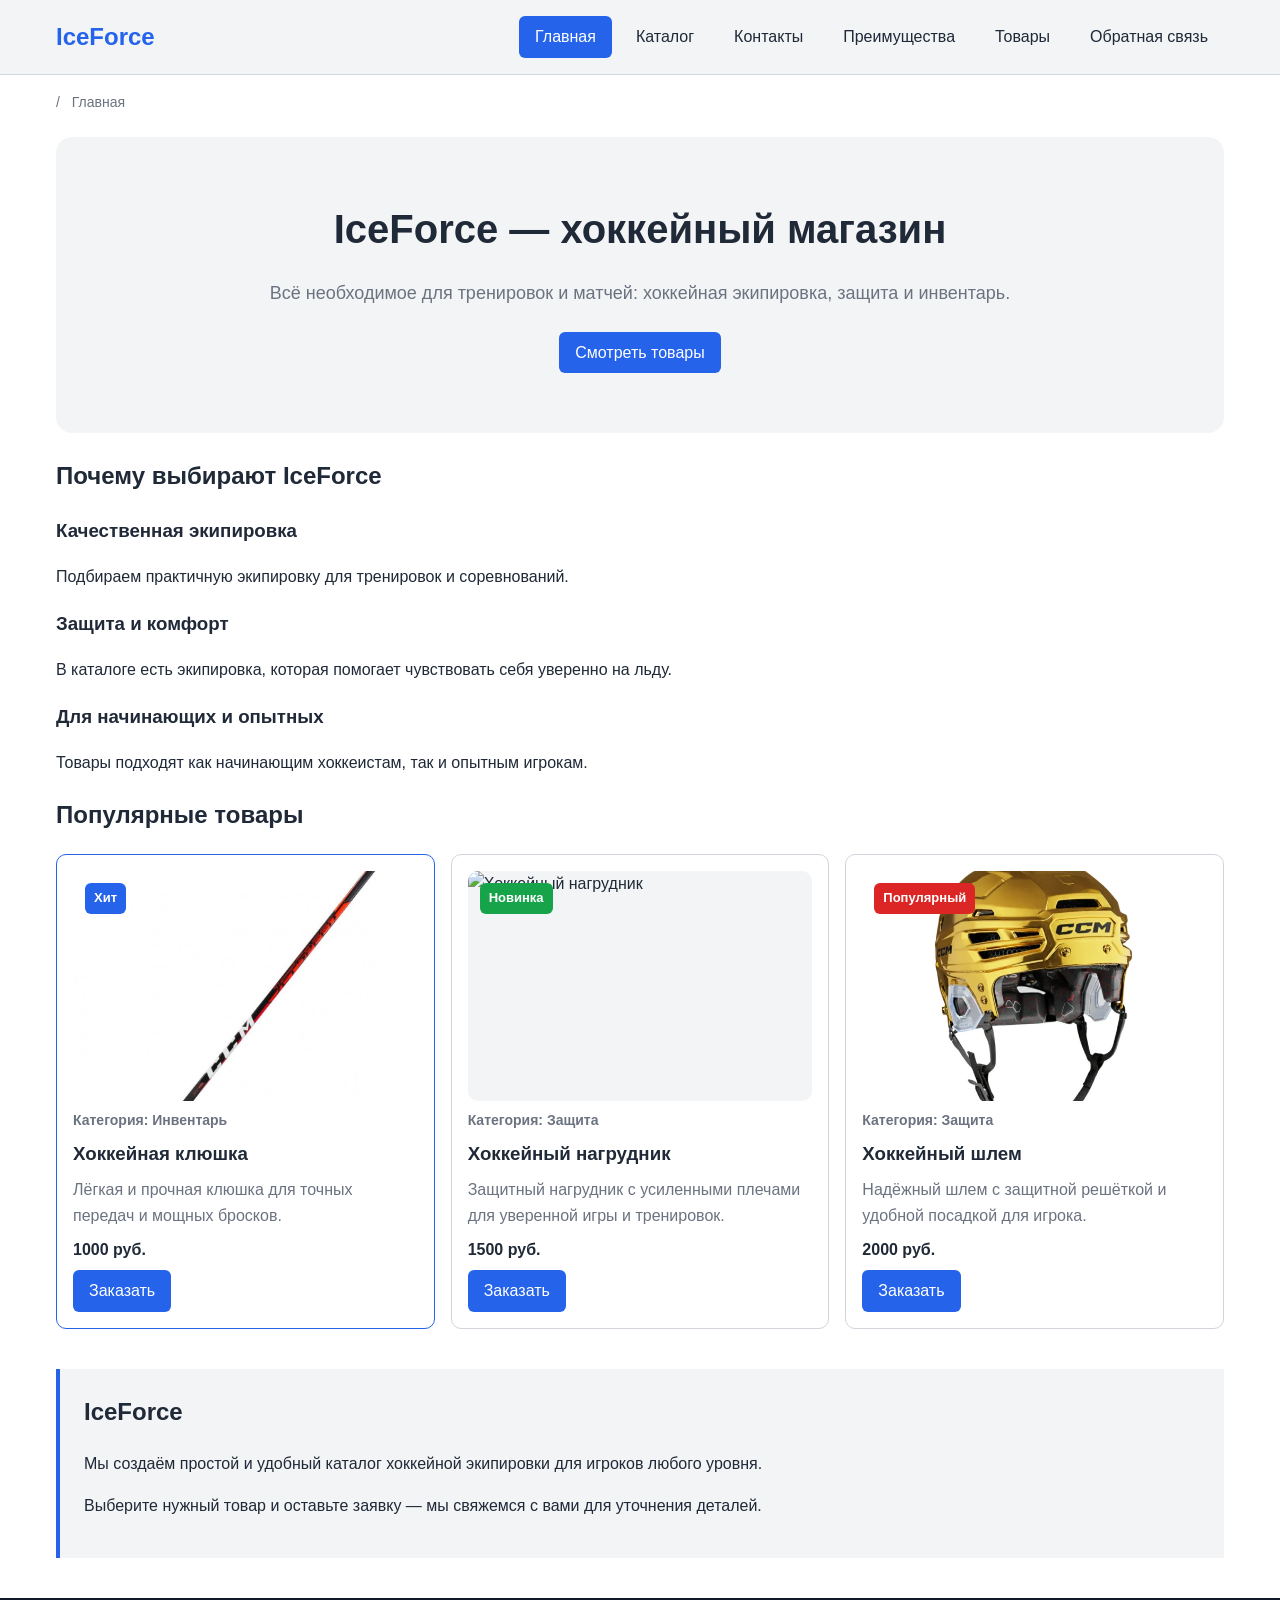
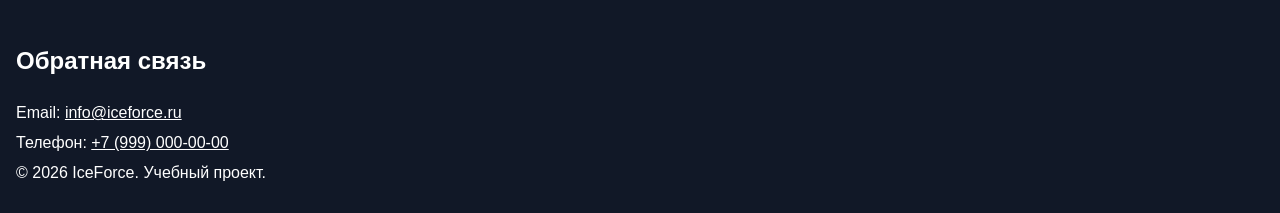
==== commit 794fd954: "Изменение магазина на хоккейную тематику" ====
--- a/index.html
+++ b/index.html
@@ -1,376 +1,639 @@
 <!DOCTYPE html>
 <html lang="ru">
 <head>
-  <meta charset="UTF-8">
-  <meta name="viewport" content="width=device-width, initial-scale=1.0">
-  <meta
-    name="description"
-    content="ShopProject — учебный интернет-магазин с каталогом товаров."
-  >
-  <title>ShopProject — Главная</title>
-  <link rel="stylesheet" href="css/style.css">
-  <script src="js/main.js" defer></script>
+    <meta charset="UTF-8">
+    <meta
+        name="viewport"
+        content="width=device-width, initial-scale=1.0"
+    >
+
+    <title>IceForce — хоккейный магазин</title>
+
+    <link rel="stylesheet" href="css/style.css">
 </head>
 
 <body>
 
 <header class="site-header">
-  <div class="site-header__inner">
-
-    <a class="site-header__logo" href="index.html">
-      ShopProject
-    </a>
-
-    <nav class="site-nav" aria-label="Основная навигация">
-      <ul class="site-nav__list">
-        <li>
-          <a class="site-nav__link site-nav__link--active"
-             href="index.html"
-             aria-current="page">
+    <div class="site-header__inner">
+
+        <a class="site-header__logo" href="index.html">
+            IceForce
+        </a>
+
+        <nav class="site-nav" aria-label="Основная навигация">
+            <ul class="site-nav__list">
+
+                <li>
+                    <a
+                        class="site-nav__link site-nav__link--active"
+                        href="index.html"
+                    >
+                        Главная
+                    </a>
+                </li>
+
+                <li>
+                    <a
+                        class="site-nav__link"
+                        href="catalog.html"
+                    >
+                        Каталог
+                    </a>
+                </li>
+
+                <li>
+                    <a
+                        class="site-nav__link"
+                        href="contacts.html"
+                    >
+                        Контакты
+                    </a>
+                </li>
+
+                <li>
+                    <a
+                        class="site-nav__link"
+                        href="#advantages"
+                    >
+                        Преимущества
+                    </a>
+                </li>
+
+                <li>
+                    <a
+                        class="site-nav__link"
+                        href="#popular"
+                    >
+                        Товары
+                    </a>
+                </li>
+
+                <li>
+                    <a
+                        class="site-nav__link"
+                        href="#contacts"
+                    >
+                        Обратная связь
+                    </a>
+                </li>
+
+            </ul>
+        </nav>
+
+    </div>
+</header>
+
+
+<main>
+
+    <nav class="breadcrumbs" aria-label="Хлебные крошки">
+        <span class="breadcrumbs__current">
             Главная
-          </a>
-        </li>
-        <li>
-          <a class="site-nav__link" href="catalog.html">
-            Каталог
-          </a>
-        </li>
-        <li>
-          <a class="site-nav__link" href="contacts.html">
-            Контакты
-          </a>
-        </li>
-        <li>
-          <a class="site-nav__link" href="#advantages">
-            Преимущества
-          </a>
-        </li>
-        <li>
-          <a class="site-nav__link" href="#popular">
+        </span>
+    </nav>
+
+
+    <section class="hero">
+        <div class="container">
+
+            <h1 class="hero__title">
+                IceForce — хоккейный магазин
+            </h1>
+
+            <p class="hero__text">
+                Всё необходимое для тренировок и матчей:
+                хоккейная экипировка, защита и инвентарь.
+            </p>
+
+            <a
+                class="button button--primary"
+                href="#popular"
+            >
+                Смотреть товары
+            </a>
+
+        </div>
+    </section>
+
+
+    <section
+        class="advantages container"
+        id="advantages"
+    >
+
+        <h2 class="section-title">
+            Почему выбирают IceForce
+        </h2>
+
+        <div class="advantages__grid">
+
+            <article class="advantage">
+                <h3 class="advantage__title">
+                    Качественная экипировка
+                </h3>
+
+                <p class="advantage__text">
+                    Подбираем практичную экипировку
+                    для тренировок и соревнований.
+                </p>
+            </article>
+
+
+            <article class="advantage">
+                <h3 class="advantage__title">
+                    Защита и комфорт
+                </h3>
+
+                <p class="advantage__text">
+                    В каталоге есть экипировка,
+                    которая помогает чувствовать себя
+                    уверенно на льду.
+                </p>
+            </article>
+
+
+            <article class="advantage">
+                <h3 class="advantage__title">
+                    Для начинающих и опытных
+                </h3>
+
+                <p class="advantage__text">
+                    Товары подходят как начинающим
+                    хоккеистам, так и опытным игрокам.
+                </p>
+            </article>
+
+        </div>
+
+    </section>
+
+
+    <section
+        class="popular container"
+        id="popular"
+    >
+
+        <h2 class="section-title">
             Популярные товары
-          </a>
-        </li>
-        <li>
-          <a class="site-nav__link" href="#contacts">
+        </h2>
+
+        <div class="products-grid">
+
+
+            <!-- ТОВАР 1 -->
+
+            <article
+                class="product-card product-card--featured"
+            >
+
+                <div class="product-card__image-wrapper">
+
+                    <span class="product-card__badge">
+                        Хит
+                    </span>
+
+                    <img
+                        class="product-card__image"
+                        src="images/hockey-stick.jpg"
+                        alt="Хоккейная клюшка"
+                    >
+
+                </div>
+
+                <p class="product-card__category">
+                    Категория: Инвентарь
+                </p>
+
+                <h3 class="product-card__title">
+                    Хоккейная клюшка
+                </h3>
+
+                <p class="product-card__description">
+                    Лёгкая и прочная клюшка для точных
+                    передач и мощных бросков.
+                </p>
+
+                <p class="product-card__price">
+                    1000 руб.
+                </p>
+
+                <button
+                    class="button button--primary product-card__button"
+                    type="button"
+                    data-product="Хоккейная клюшка"
+                >
+                    Заказать
+                </button>
+
+            </article>
+
+
+            <!-- ТОВАР 2 -->
+
+            <article class="product-card">
+
+                <div class="product-card__image-wrapper">
+
+                    <span
+                        class="product-card__badge product-card__badge--new"
+                    >
+                        Новинка
+                    </span>
+
+                    <img
+                        class="product-card__image"
+                        src="images/hockey-chest.jpg"
+                        alt="Хоккейный нагрудник"
+                    >
+
+                </div>
+
+                <p class="product-card__category">
+                    Категория: Защита
+                </p>
+
+                <h3 class="product-card__title">
+                    Хоккейный нагрудник
+                </h3>
+
+                <p class="product-card__description">
+                    Защитный нагрудник с усиленными плечами
+                    для уверенной игры и тренировок.
+                </p>
+
+                <p class="product-card__price">
+                    1500 руб.
+                </p>
+
+                <button
+                    class="button button--primary product-card__button"
+                    type="button"
+                    data-product="Хоккейный нагрудник"
+                >
+                    Заказать
+                </button>
+
+            </article>
+
+
+            <!-- ТОВАР 3 -->
+
+            <article class="product-card">
+
+                <div class="product-card__image-wrapper">
+
+                    <span
+                        class="product-card__badge product-card__badge--discount"
+                    >
+                        Популярный
+                    </span>
+
+                    <img
+                        class="product-card__image"
+                        src="images/hockey-helmet.jpg"
+                        alt="Хоккейный шлем"
+                    >
+
+                </div>
+
+                <p class="product-card__category">
+                    Категория: Защита
+                </p>
+
+                <h3 class="product-card__title">
+                    Хоккейный шлем
+                </h3>
+
+                <p class="product-card__description">
+                    Надёжный шлем с защитной решёткой
+                    и удобной посадкой для игрока.
+                </p>
+
+                <p class="product-card__price">
+                    2000 руб.
+                </p>
+
+                <button
+                    class="button button--primary product-card__button"
+                    type="button"
+                    data-product="Хоккейный шлем"
+                >
+                    Заказать
+                </button>
+
+            </article>
+
+        </div>
+
+    </section>
+
+
+    <section class="info-block container">
+
+        <h2 class="section-title">
+            IceForce
+        </h2>
+
+        <p>
+            Мы создаём простой и удобный каталог
+            хоккейной экипировки для игроков любого уровня.
+        </p>
+
+        <p>
+            Выберите нужный товар и оставьте заявку —
+            мы свяжемся с вами для уточнения деталей.
+        </p>
+
+    </section>
+
+</main>
+
+
+<footer
+    class="site-footer"
+    id="contacts"
+>
+
+    <div class="container">
+
+        <h2 class="site-footer__title">
             Обратная связь
-          </a>
-        </li>
-      </ul>
-    </nav>
-
-  </div>
-</header>
-
-<main>
-
-  <nav class="breadcrumbs" aria-label="Хлебные крошки">
-    <a class="breadcrumbs__link" href="index.html">Главная</a>
-    <span class="breadcrumbs__current">Главная</span>
-  </nav>
-
-  <section class="hero">
-    <div class="hero__content">
-      <h1>Добро пожаловать в ShopProject</h1>
-
-      <p>
-        Учебный интернет-магазин с простым каталогом товаров,
-        удобной навигацией и формой заказа.
-      </p>
-
-      <a class="button button--primary" href="catalog.html">
-        Перейти в каталог
-      </a>
+        </h2>
+
+        <p>
+            Email:
+            <a href="mailto:info@iceforce.ru">
+                info@iceforce.ru
+            </a>
+        </p>
+
+        <p>
+            Телефон:
+            <a href="tel:+79990000000">
+                +7 (999) 000-00-00
+            </a>
+        </p>
+
+        <p class="site-footer__copyright">
+            © 2026 IceForce. Учебный проект.
+        </p>
+
     </div>
-  </section>
-
-  <section class="section" id="advantages">
-    <h2>Наши преимущества</h2>
-
-    <div class="advantages-grid">
-
-      <article class="advantage-card">
-        <h3>Простота</h3>
-        <p>
-          Удобный и понятный интерфейс для просмотра товаров.
-        </p>
-      </article>
-
-      <article class="advantage-card">
-        <h3>Удобство</h3>
-        <p>
-          Быстрый переход между страницами и разделами сайта.
-        </p>
-      </article>
-
-      <article class="advantage-card">
-        <h3>Надёжность</h3>
-        <p>
-          Простая форма заказа с проверкой введённых данных.
-        </p>
-      </article>
+
+</footer>
+
+
+<!-- МОДАЛЬНОЕ ОКНО -->
+
+<dialog
+    class="order-dialog"
+    id="order-dialog"
+>
+
+    <div class="order-dialog__content">
+
+        <h2 class="order-dialog__title">
+            Заказ товара
+        </h2>
+
+        <button
+            class="order-dialog__close"
+            id="close-order-dialog"
+            type="button"
+            aria-label="Закрыть окно"
+        >
+            ×
+        </button>
+
+
+        <form
+            class="order-form"
+            id="order-form"
+        >
+
+            <div class="order-form__field">
+
+                <label
+                    class="order-form__label"
+                    for="selected-product"
+                >
+                    Товар
+                </label>
+
+                <input
+                    class="order-form__input"
+                    id="selected-product"
+                    name="product"
+                    type="text"
+                    readonly
+                >
+
+            </div>
+
+
+            <div class="order-form__field">
+
+                <label
+                    class="order-form__label"
+                    for="name"
+                >
+                    Имя
+                </label>
+
+                <input
+                    class="order-form__input"
+                    id="name"
+                    name="name"
+                    type="text"
+                    required
+                >
+
+            </div>
+
+
+            <div class="order-form__field">
+
+                <label
+                    class="order-form__label"
+                    for="email"
+                >
+                    Email
+                </label>
+
+                <input
+                    class="order-form__input"
+                    id="email"
+                    name="email"
+                    type="email"
+                    required
+                >
+
+            </div>
+
+
+            <div class="order-form__field">
+
+                <label
+                    class="order-form__label"
+                    for="phone"
+                >
+                    Телефон
+                </label>
+
+                <input
+                    class="order-form__input"
+                    id="phone"
+                    name="phone"
+                    type="tel"
+                    required
+                >
+
+            </div>
+
+
+            <div class="order-form__field">
+
+                <label
+                    class="order-form__label"
+                    for="date"
+                >
+                    Дата
+                </label>
+
+                <input
+                    class="order-form__input"
+                    id="date"
+                    name="date"
+                    type="date"
+                    required
+                >
+
+            </div>
+
+
+            <div class="order-form__field">
+
+                <label
+                    class="order-form__label"
+                    for="topic"
+                >
+                    Тема
+                </label>
+
+                <select
+                    class="order-form__select"
+                    id="topic"
+                    name="topic"
+                    required
+                >
+                    <option value="">
+                        Выберите тему
+                    </option>
+
+                    <option value="order">
+                        Оформление заказа
+                    </option>
+
+                    <option value="question">
+                        Вопрос о товаре
+                    </option>
+
+                    <option value="delivery">
+                        Доставка
+                    </option>
+                </select>
+
+            </div>
+
+
+            <div class="order-form__field">
+
+                <label
+                    class="order-form__label"
+                    for="comment"
+                >
+                    Комментарий
+                </label>
+
+                <textarea
+                    class="order-form__textarea"
+                    id="comment"
+                    name="comment"
+                    rows="4"
+                    placeholder="Ваш комментарий"
+                ></textarea>
+
+            </div>
+
+
+            <div class="order-form__field order-form__field--checkbox">
+
+                <label class="order-form__checkbox">
+
+                    <input
+                        type="checkbox"
+                        name="agreement"
+                        required
+                    >
+
+                    <span>
+                        Я согласен на обработку данных
+                    </span>
+
+                </label>
+
+            </div>
+
+
+            <div class="order-form__actions">
+
+                <button
+                    class="button button--primary"
+                    type="submit"
+                >
+                    Отправить заявку
+                </button>
+
+                <button
+                    class="button button--secondary"
+                    id="cancel-order"
+                    type="button"
+                >
+                    Отмена
+                </button>
+
+            </div>
+
+        </form>
 
     </div>
-  </section>
-
-  <section class="section" id="popular">
-    <h2>Популярные товары</h2>
-
-    <div class="products-grid">
-
-      <article class="product-card product-card--featured">
-        <h3 class="product-card__title">Товар 1</h3>
-
-        <p class="product-card__description">
-          Краткое описание учебного товара.
-        </p>
-
-        <p class="product-card__price">
-          Цена: 1000 руб.
-        </p>
-
-        <button
-          class="button button--primary product-card__button"
-          type="button"
-          data-product="Товар 1"
-        >
-          Заказать
-        </button>
-      </article>
-
-      <article class="product-card">
-        <h3 class="product-card__title">Товар 2</h3>
-
-        <p class="product-card__description">
-          Краткое описание второго учебного товара.
-        </p>
-
-        <p class="product-card__price">
-          Цена: 1500 руб.
-        </p>
-
-        <button
-          class="button button--primary product-card__button"
-          type="button"
-          data-product="Товар 2"
-        >
-          Заказать
-        </button>
-      </article>
-
-      <article class="product-card">
-        <h3 class="product-card__title">Товар 3</h3>
-
-        <p class="product-card__description">
-          Краткое описание третьего учебного товара.
-        </p>
-
-        <p class="product-card__price">
-          Цена: 2000 руб.
-        </p>
-
-        <button
-          class="button button--primary product-card__button"
-          type="button"
-          data-product="Товар 3"
-        >
-          Заказать
-        </button>
-      </article>
-
-    </div>
-  </section>
-
-  <aside class="info-block">
-    <h2>Полезная информация</h2>
-
-    <p>
-      Чтобы оформить заказ, выберите подходящий товар
-      и заполните форму.
-    </p>
-
-    <a class="button button--secondary" href="contacts.html">
-      Контакты
-    </a>
-  </aside>
-
-</main>
-
-<footer class="site-footer" id="contacts">
-  <div class="site-footer__inner">
-    <p>&copy; 2025 ShopProject. Учебный проект.</p>
-    <p>Автор: Дончу Артём, группа ЭФБО-03-25.</p>
-  </div>
-</footer>
-
-<dialog class="order-dialog" id="order-dialog">
-
-  <div class="order-dialog__content">
-
-    <button
-      class="order-dialog__close"
-      id="close-order-dialog"
-      type="button"
-      aria-label="Закрыть окно"
-    >
-      &times;
-    </button>
-
-    <h2 class="order-dialog__title">
-      Оформление заказа
-    </h2>
-
-    <form class="order-form" id="order-form">
-
-      <div class="order-form__field">
-        <label class="order-form__label" for="selected-product">
-          Товар
-        </label>
-
-        <input
-          class="order-form__input"
-          id="selected-product"
-          name="product"
-          type="text"
-          readonly
-        >
-      </div>
-
-      <div class="order-form__field">
-        <label class="order-form__label" for="name">
-          Имя
-        </label>
-
-        <input
-          class="order-form__input"
-          id="name"
-          name="name"
-          type="text"
-          placeholder="Введите имя"
-          required
-        >
-      </div>
-
-      <div class="order-form__field">
-        <label class="order-form__label" for="email">
-          Email
-        </label>
-
-        <input
-          class="order-form__input"
-          id="email"
-          name="email"
-          type="email"
-          placeholder="example@mail.ru"
-          required
-        >
-      </div>
-
-      <div class="order-form__field">
-        <label class="order-form__label" for="phone">
-          Телефон
-        </label>
-
-        <input
-          class="order-form__input"
-          id="phone"
-          name="phone"
-          type="tel"
-          placeholder="+7 (999) 123-45-67"
-          required
-        >
-      </div>
-
-      <div class="order-form__field">
-        <label class="order-form__label" for="date">
-          Дата заказа
-        </label>
-
-        <input
-          class="order-form__input"
-          id="date"
-          name="date"
-          type="date"
-          required
-        >
-      </div>
-
-      <div class="order-form__field">
-        <label class="order-form__label" for="topic">
-          Тема обращения
-        </label>
-
-        <select
-          class="order-form__select"
-          id="topic"
-          name="topic"
-          required
-        >
-          <option value="">Выберите тему</option>
-          <option value="order">Заказ товара</option>
-          <option value="question">Вопрос о товаре</option>
-          <option value="other">Другое</option>
-        </select>
-      </div>
-
-      <div class="order-form__field">
-        <label class="order-form__label" for="comment">
-          Комментарий
-        </label>
-
-        <textarea
-          class="order-form__textarea"
-          id="comment"
-          name="comment"
-          rows="4"
-          placeholder="Ваш комментарий"
-        ></textarea>
-      </div>
-
-      <div class="order-form__field">
-        <label class="order-form__checkbox">
-          <input
-            type="checkbox"
-            name="agreement"
-            required
-          >
-          <span>
-            Я согласен на обработку персональных данных
-          </span>
-        </label>
-      </div>
-
-      <div class="order-form__actions">
-        <button class="button button--primary" type="submit">
-          Отправить заказ
-        </button>
-
-        <button
-          class="button button--secondary"
-          id="cancel-order"
-          type="button"
-        >
-          Отмена
-        </button>
-      </div>
-
-    </form>
-
-  </div>
 
 </dialog>
 
-<div class="success-message" id="success-message" hidden>
-  <p>Заказ успешно отправлен!</p>
-</div>
+
+<p
+    class="success-message"
+    id="success-message"
+    hidden
+>
+    Заявка успешно отправлена!
+</p>
+
 
 <button
-  class="scroll-top"
-  id="scroll-top"
-  type="button"
-  aria-label="Вернуться в начало страницы"
+    class="scroll-top"
+    id="scroll-top"
+    type="button"
 >
-  ↑ Наверх
+    Наверх
 </button>
+
+
+<script
+    src="js/main.js"
+    defer
+></script>
 
 </body>
 </html>
--- a/css/style.css
+++ b/css/style.css
@@ -661,4 +661,59 @@
     bottom: 16px;
   }
 
+}
+
+.product-card__image-wrapper {
+    position: relative;
+    overflow: hidden;
+    border-radius: var(--radius-md);
+    background-color: var(--color-bg-secondary);
+}
+
+.product-card__image {
+    display: block;
+    width: 100%;
+    height: 230px;
+    object-fit: cover;
+}
+
+.product-card__badge {
+    position: absolute;
+    top: 12px;
+    left: 12px;
+    z-index: 1;
+
+    display: inline-block;
+    padding: 5px 9px;
+
+    border-radius: var(--radius-sm);
+
+    color: var(--color-white);
+    background-color: var(--color-primary);
+
+    font-size: 13px;
+    font-weight: 700;
+}
+
+.product-card__badge--new {
+    background-color: #16a34a;
+}
+
+.product-card__badge--discount {
+    background-color: var(--color-danger);
+}
+
+.product-card__category {
+    margin: 0;
+
+    color: var(--color-muted);
+
+    font-size: 14px;
+    font-weight: 600;
+}
+
+@media (max-width: 520px) {
+    .product-card__image {
+        height: 210px;
+    }
 }
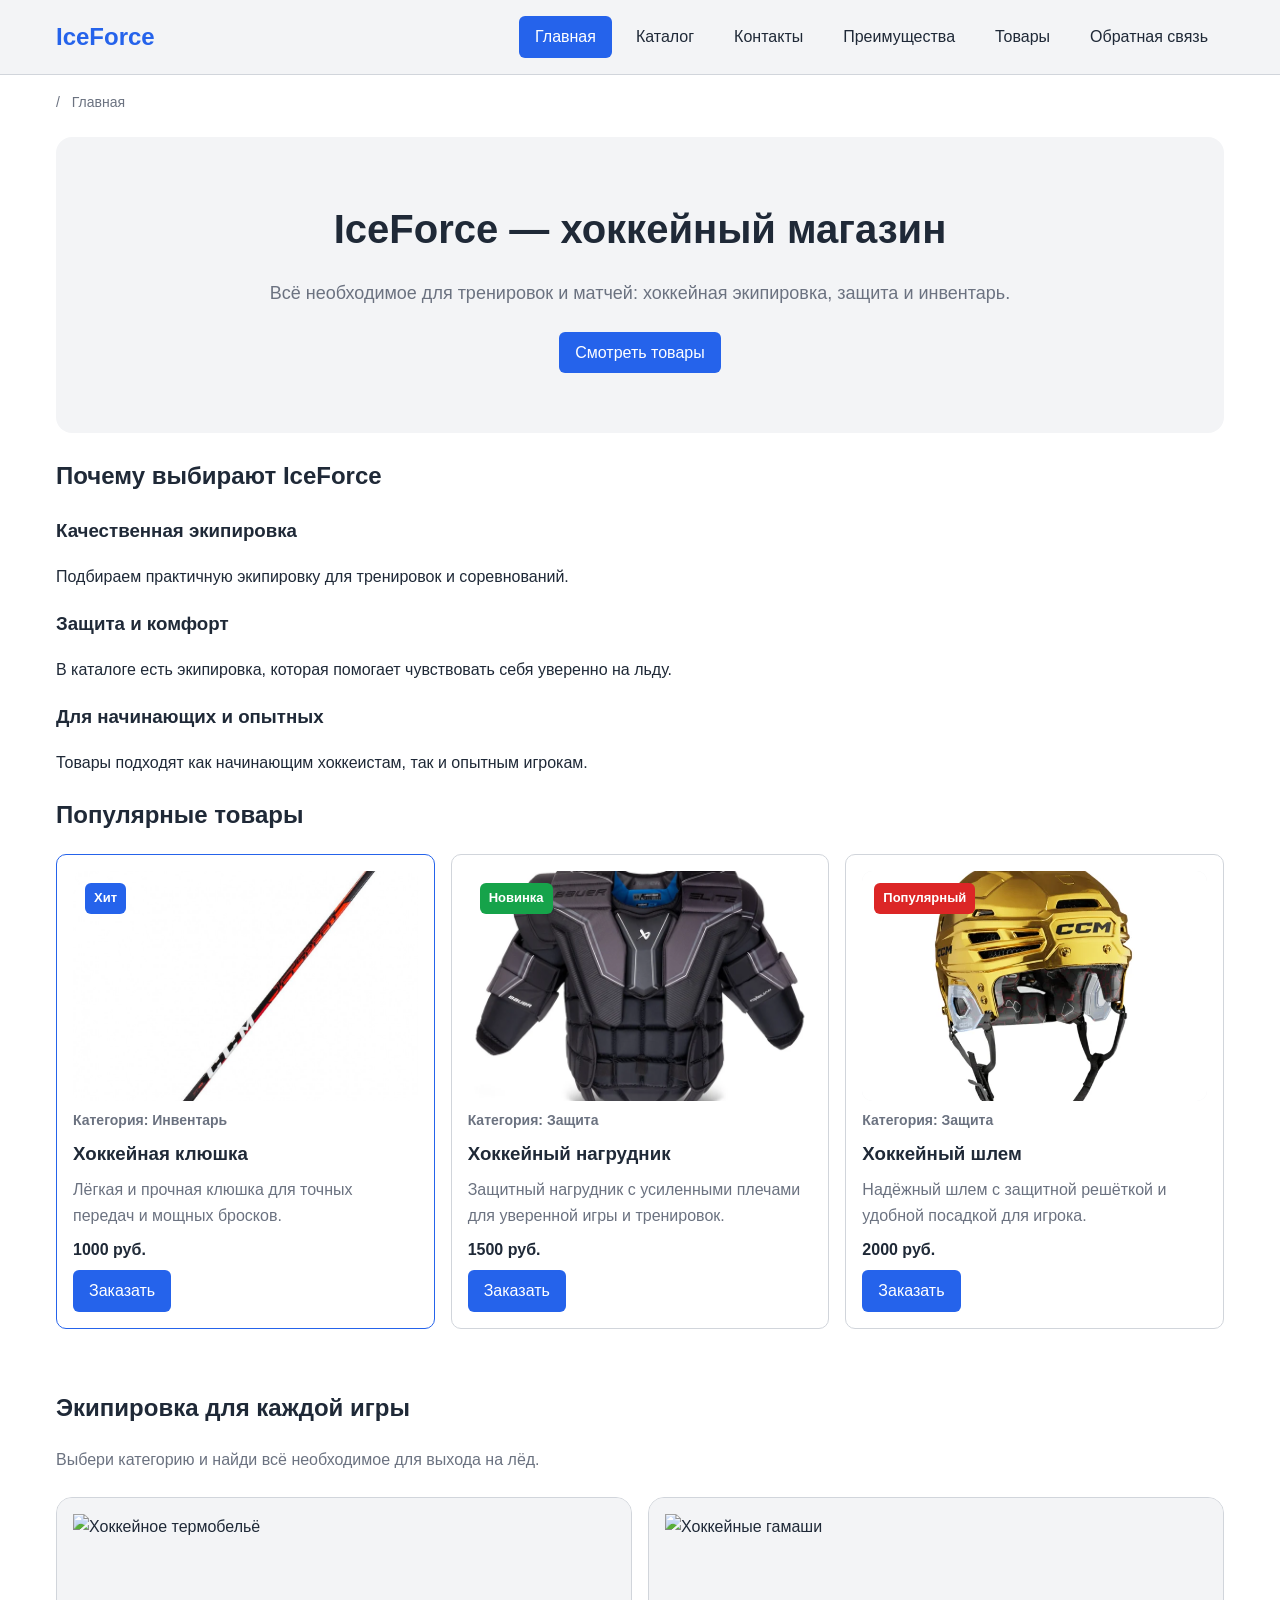
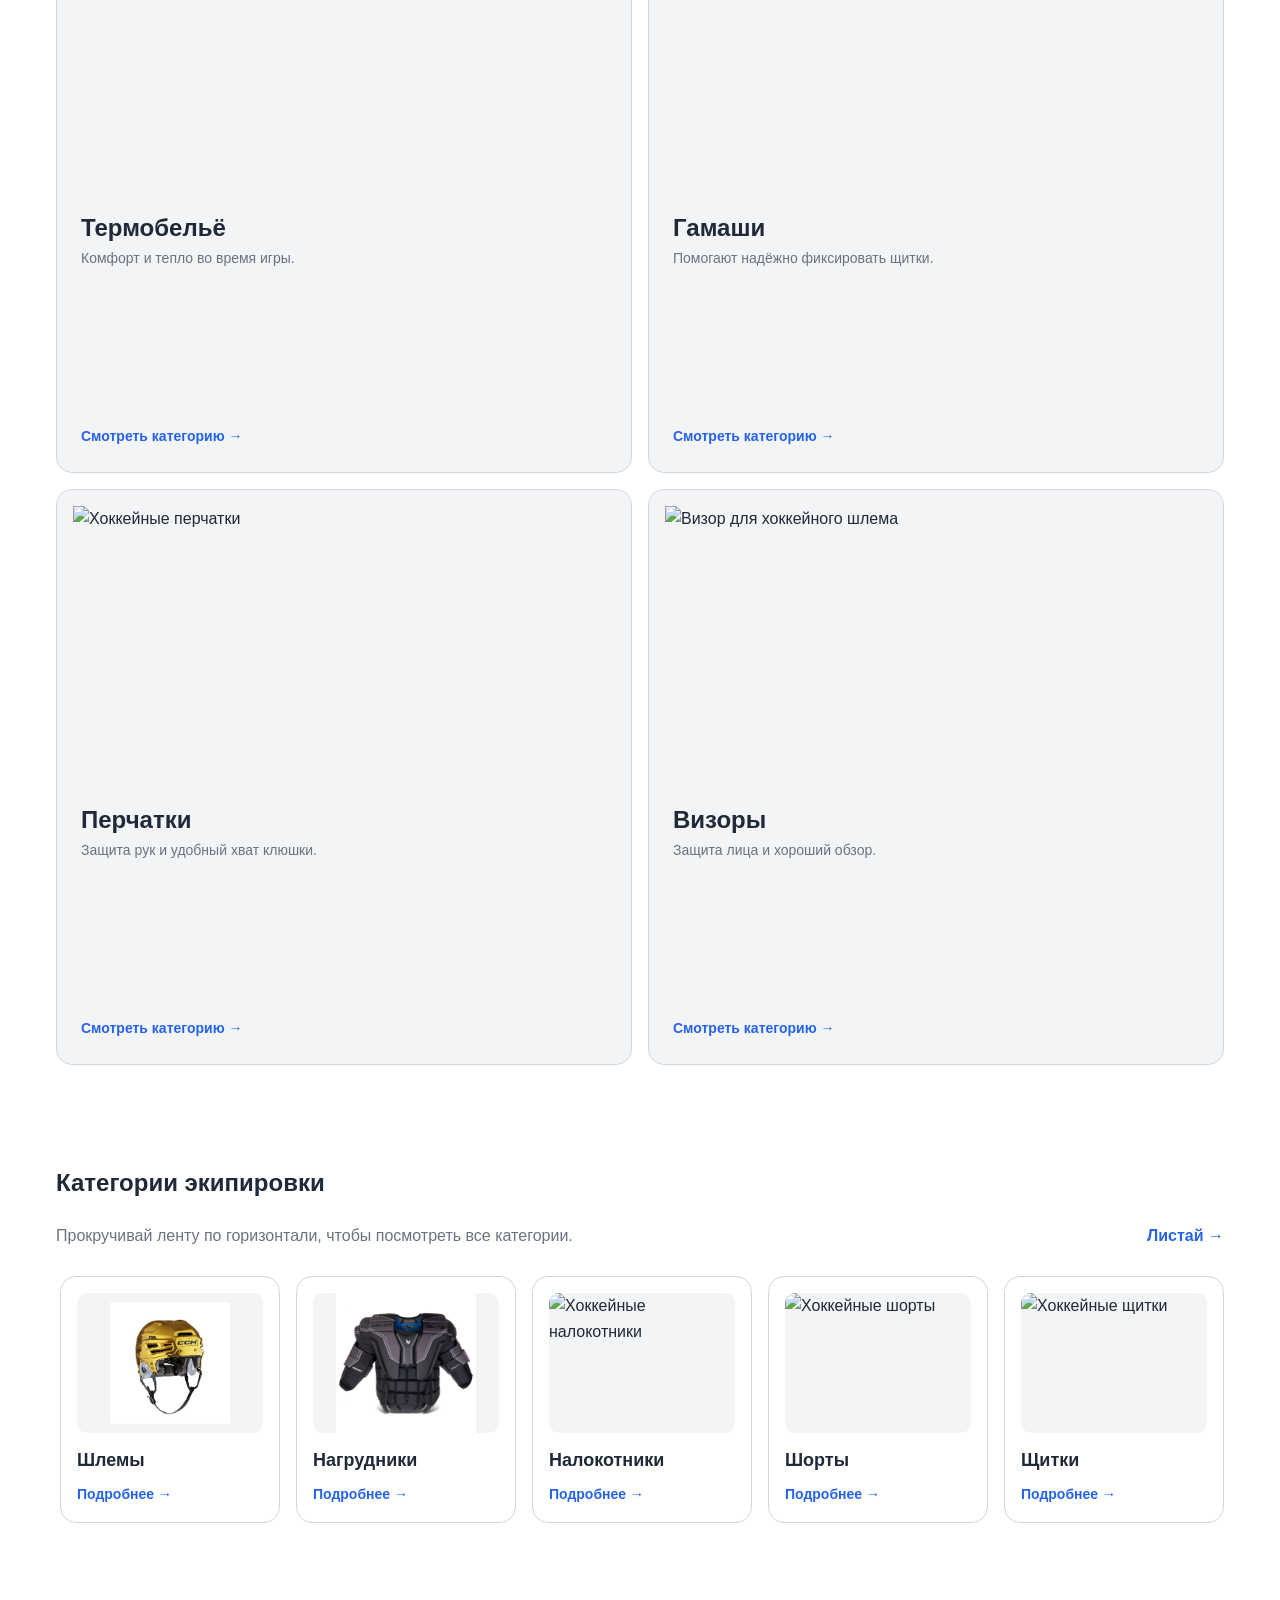
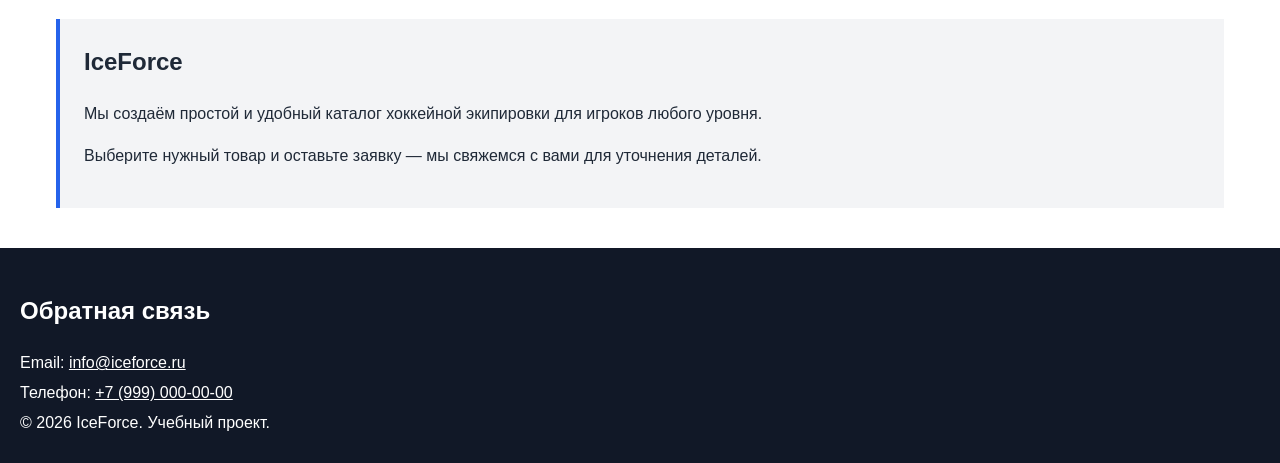
==== commit 1fc81ffd: "Add hockey equipment categories" ====
--- a/index.html
+++ b/index.html
@@ -329,6 +329,109 @@
     </section>
 
 
+
+
+    <!-- Квадратные карточки категорий -->
+    <section class="category-featured container" id="featured-categories">
+        <div class="category-section__heading">
+            <h2 class="section-title">Экипировка для каждой игры</h2>
+            <p class="category-section__description">Выбери категорию и найди всё необходимое для выхода на лёд.</p>
+        </div>
+
+        <div class="category-grid">
+            <a class="category-card" href="catalog.html">
+                <img class="category-card__image" src="images/category-thermal.jpg" alt="Хоккейное термобельё" loading="lazy">
+                <div class="category-card__content">
+                    <h3 class="category-card__title">Термобельё</h3>
+                    <p class="category-card__description">Комфорт и тепло во время игры.</p>
+                    <span class="category-card__link">Смотреть категорию →</span>
+                </div>
+            </a>
+
+            <a class="category-card" href="catalog.html">
+                <img class="category-card__image" src="images/category-gamashi.jpg" alt="Хоккейные гамаши" loading="lazy">
+                <div class="category-card__content">
+                    <h3 class="category-card__title">Гамаши</h3>
+                    <p class="category-card__description">Помогают надёжно фиксировать щитки.</p>
+                    <span class="category-card__link">Смотреть категорию →</span>
+                </div>
+            </a>
+
+            <a class="category-card" href="catalog.html">
+                <img class="category-card__image" src="images/category-gloves.jpg" alt="Хоккейные перчатки" loading="lazy">
+                <div class="category-card__content">
+                    <h3 class="category-card__title">Перчатки</h3>
+                    <p class="category-card__description">Защита рук и удобный хват клюшки.</p>
+                    <span class="category-card__link">Смотреть категорию →</span>
+                </div>
+            </a>
+
+            <a class="category-card" href="catalog.html">
+                <img class="category-card__image" src="images/category-visor.jpg" alt="Визор для хоккейного шлема" loading="lazy">
+                <div class="category-card__content">
+                    <h3 class="category-card__title">Визоры</h3>
+                    <p class="category-card__description">Защита лица и хороший обзор.</p>
+                    <span class="category-card__link">Смотреть категорию →</span>
+                </div>
+            </a>
+        </div>
+    </section>
+
+    <!-- Горизонтальный слайдер категорий без JavaScript -->
+    <section class="category-slider-section container" id="all-categories">
+        <div class="category-section__heading category-slider-section__heading">
+            <div>
+                <h2 class="section-title">Категории экипировки</h2>
+                <p class="category-section__description">Прокручивай ленту по горизонтали, чтобы посмотреть все категории.</p>
+            </div>
+            <span class="category-slider__hint" aria-hidden="true">Листай →</span>
+        </div>
+
+        <div class="category-slider" aria-label="Категории хоккейной экипировки">
+            <a class="category-slide" href="catalog.html">
+                <img class="category-slide__image" src="images/hockey-helmet.jpg" alt="Хоккейный шлем" loading="lazy">
+                <h3 class="category-slide__title">Шлемы</h3>
+                <span class="category-slide__link">Подробнее →</span>
+            </a>
+            <a class="category-slide" href="catalog.html">
+                <img class="category-slide__image" src="images/hockey-chest.jpg" alt="Хоккейный нагрудник" loading="lazy">
+                <h3 class="category-slide__title">Нагрудники</h3>
+                <span class="category-slide__link">Подробнее →</span>
+            </a>
+            <a class="category-slide" href="catalog.html">
+                <img class="category-slide__image" src="images/category-elbow-pads.jpg" alt="Хоккейные налокотники" loading="lazy">
+                <h3 class="category-slide__title">Налокотники</h3>
+                <span class="category-slide__link">Подробнее →</span>
+            </a>
+            <a class="category-slide" href="catalog.html">
+                <img class="category-slide__image" src="images/category-hockey-shorts.jpg" alt="Хоккейные шорты" loading="lazy">
+                <h3 class="category-slide__title">Шорты</h3>
+                <span class="category-slide__link">Подробнее →</span>
+            </a>
+            <a class="category-slide" href="catalog.html">
+                <img class="category-slide__image" src="images/category-shin-guards.jpg" alt="Хоккейные щитки" loading="lazy">
+                <h3 class="category-slide__title">Щитки</h3>
+                <span class="category-slide__link">Подробнее →</span>
+            </a>
+            <a class="category-slide" href="catalog.html">
+                <img class="category-slide__image" src="images/category-skates.jpg" alt="Хоккейные коньки" loading="lazy">
+                <h3 class="category-slide__title">Коньки</h3>
+                <span class="category-slide__link">Подробнее →</span>
+            </a>
+            <a class="category-slide" href="catalog.html">
+                <img class="category-slide__image" src="images/hockey-stick.jpg" alt="Хоккейная клюшка" loading="lazy">
+                <h3 class="category-slide__title">Клюшки</h3>
+                <span class="category-slide__link">Подробнее →</span>
+            </a>
+            <a class="category-slide" href="catalog.html">
+                <img class="category-slide__image" src="images/category-jersey.jpg" alt="Хоккейное джерси" loading="lazy">
+                <h3 class="category-slide__title">Джерси</h3>
+                <span class="category-slide__link">Подробнее →</span>
+            </a>
+        </div>
+    </section>
+
+
     <section class="info-block container">
 
         <h2 class="section-title">
--- a/css/style.css
+++ b/css/style.css
@@ -716,4 +716,318 @@
     .product-card__image {
         height: 210px;
     }
-}+}
+
+
+/* Общие настройки размеров */
+*,
+*::before,
+*::after {
+  box-sizing: border-box;
+}
+
+/* Страница занимает всю высоту окна */
+html {
+  min-height: 100%;
+}
+
+body {
+  min-height: 100vh;
+  margin: 0;
+  display: flex;
+  flex-direction: column;
+}
+
+/* Основное содержимое растягивает страницу до футера */
+main {
+  flex: 1 0 auto;
+  min-width: 0;
+}
+
+/* Футер */
+.site-footer {
+  width: 100%;
+  flex-shrink: 0;
+  margin-top: auto;
+  padding: 24px 20px;
+}
+
+.site-footer__inner {
+  width: 100%;
+  max-width: 1200px;
+  margin: 0 auto;
+  display: flex;
+  align-items: center;
+  justify-content: space-between;
+  flex-wrap: wrap;
+  gap: 16px 24px;
+}
+
+.site-footer__text {
+  margin: 0;
+  min-width: 0;
+  overflow-wrap: anywhere;
+}
+
+.site-footer__links {
+  display: flex;
+  flex-wrap: wrap;
+  align-items: center;
+  gap: 12px 20px;
+  min-width: 0;
+}
+
+.site-footer__links a {
+  overflow-wrap: anywhere;
+}
+
+/* Планшеты и уменьшенный масштаб */
+@media (max-width: 768px) {
+  .site-footer {
+    padding: 20px 16px;
+  }
+
+  .site-footer__inner {
+    flex-direction: column;
+    align-items: flex-start;
+  }
+
+  .site-footer__links {
+    max-width: 100%;
+  }
+}
+
+/* Узкие экраны */
+@media (max-width: 480px) {
+  .site-footer {
+    padding: 16px 12px;
+  }
+
+  .site-footer__links {
+    flex-direction: column;
+    align-items: flex-start;
+    gap: 10px;
+  }
+}
+
+
+/* ===============================
+   Category cards and horizontal slider
+   =============================== */
+.category-featured,
+.category-slider-section {
+  padding-top: var(--space-xl);
+  padding-bottom: var(--space-xl);
+  min-width: 0;
+}
+
+.category-section__heading {
+  margin-bottom: var(--space-lg);
+}
+
+.category-section__description {
+  margin: 0;
+  color: var(--color-muted);
+}
+
+.category-grid {
+  display: grid;
+  grid-template-columns: repeat(2, minmax(0, 1fr));
+  gap: var(--space-md);
+}
+
+.category-card {
+  display: flex;
+  flex-direction: column;
+  min-width: 0;
+  overflow: hidden;
+  aspect-ratio: 1 / 1;
+  border: 1px solid var(--color-border);
+  border-radius: var(--radius-lg);
+  background: var(--color-bg-secondary);
+  color: var(--color-text);
+  text-decoration: none;
+  transition: transform 180ms ease, border-color 180ms ease, box-shadow 180ms ease;
+}
+
+.category-card:hover {
+  transform: translateY(-3px);
+  border-color: var(--color-primary);
+  box-shadow: 0 12px 28px rgba(0, 0, 0, 0.08);
+}
+
+.category-card:focus-visible,
+.category-slide:focus-visible {
+  outline: 3px solid var(--color-primary);
+  outline-offset: 3px;
+}
+
+.category-card__image {
+  display: block;
+  width: 100%;
+  height: 55%;
+  min-height: 0;
+  object-fit: contain;
+  padding: var(--space-md);
+  background: var(--color-bg-secondary);
+}
+
+.category-card__content {
+  display: flex;
+  flex: 1;
+  flex-direction: column;
+  align-items: flex-start;
+  padding: 0 var(--space-lg) var(--space-lg);
+  min-height: 0;
+}
+
+.category-card__title,
+.category-slide__title {
+  margin: 0 0 var(--space-xs);
+  font-size: clamp(18px, 2vw, 24px);
+  line-height: 1.25;
+}
+
+.category-card__description {
+  margin: 0 0 var(--space-sm);
+  color: var(--color-muted);
+  font-size: 14px;
+}
+
+.category-card__link,
+.category-slide__link {
+  margin-top: auto;
+  color: var(--color-primary);
+  font-weight: 700;
+  font-size: 14px;
+}
+
+.category-slider-section__heading {
+  display: flex;
+  align-items: flex-end;
+  justify-content: space-between;
+  gap: var(--space-md);
+}
+
+.category-slider__hint {
+  flex: 0 0 auto;
+  color: var(--color-primary);
+  font-weight: 700;
+  white-space: nowrap;
+}
+
+.category-slider {
+  display: grid;
+  grid-auto-columns: minmax(220px, 27%);
+  grid-auto-flow: column;
+  gap: var(--space-md);
+  overflow-x: auto;
+  overflow-y: hidden;
+  padding: 4px 4px var(--space-md);
+  scroll-snap-type: x mandatory;
+  scroll-padding-inline: 4px;
+  overscroll-behavior-inline: contain;
+  -webkit-overflow-scrolling: touch;
+}
+
+.category-slider::-webkit-scrollbar {
+  height: 8px;
+}
+
+.category-slider::-webkit-scrollbar-thumb {
+  border-radius: 999px;
+  background: var(--color-border);
+}
+
+.category-slider::-webkit-scrollbar-track {
+  background: var(--color-bg-secondary);
+  border-radius: 999px;
+}
+
+.category-slide {
+  display: flex;
+  flex-direction: column;
+  min-width: 0;
+  padding: var(--space-md);
+  border: 1px solid var(--color-border);
+  border-radius: var(--radius-lg);
+  background: var(--color-bg);
+  color: var(--color-text);
+  text-decoration: none;
+  scroll-snap-align: start;
+  transition: border-color 180ms ease, transform 180ms ease;
+}
+
+.category-slide:hover {
+  border-color: var(--color-primary);
+  transform: translateY(-2px);
+}
+
+.category-slide__image {
+  display: block;
+  width: 100%;
+  aspect-ratio: 4 / 3;
+  margin-bottom: var(--space-md);
+  border-radius: var(--radius-md);
+  background: var(--color-bg-secondary);
+  object-fit: contain;
+}
+
+.category-slide__title {
+  font-size: 18px;
+}
+
+.category-slide__link {
+  margin-top: var(--space-sm);
+}
+
+@media (max-width: 700px) {
+  .category-card__content {
+    padding: 0 var(--space-md) var(--space-md);
+  }
+
+  .category-card__description {
+    font-size: 13px;
+  }
+
+  .category-slider {
+    grid-auto-columns: minmax(190px, 65%);
+  }
+}
+
+@media (max-width: 480px) {
+  .category-grid {
+    gap: var(--space-sm);
+  }
+
+  .category-card {
+    aspect-ratio: auto;
+    min-height: 250px;
+  }
+
+  .category-card__image {
+    height: 145px;
+    flex: 0 0 145px;
+    padding: var(--space-sm);
+  }
+
+  .category-card__content {
+    padding: 0 var(--space-sm) var(--space-md);
+  }
+
+  .category-card__title {
+    font-size: 17px;
+  }
+
+  .category-card__description {
+    line-height: 1.4;
+  }
+
+  .category-slider-section__heading {
+    align-items: flex-start;
+  }
+
+  .category-slider__hint {
+    display: none;
+  }
+}
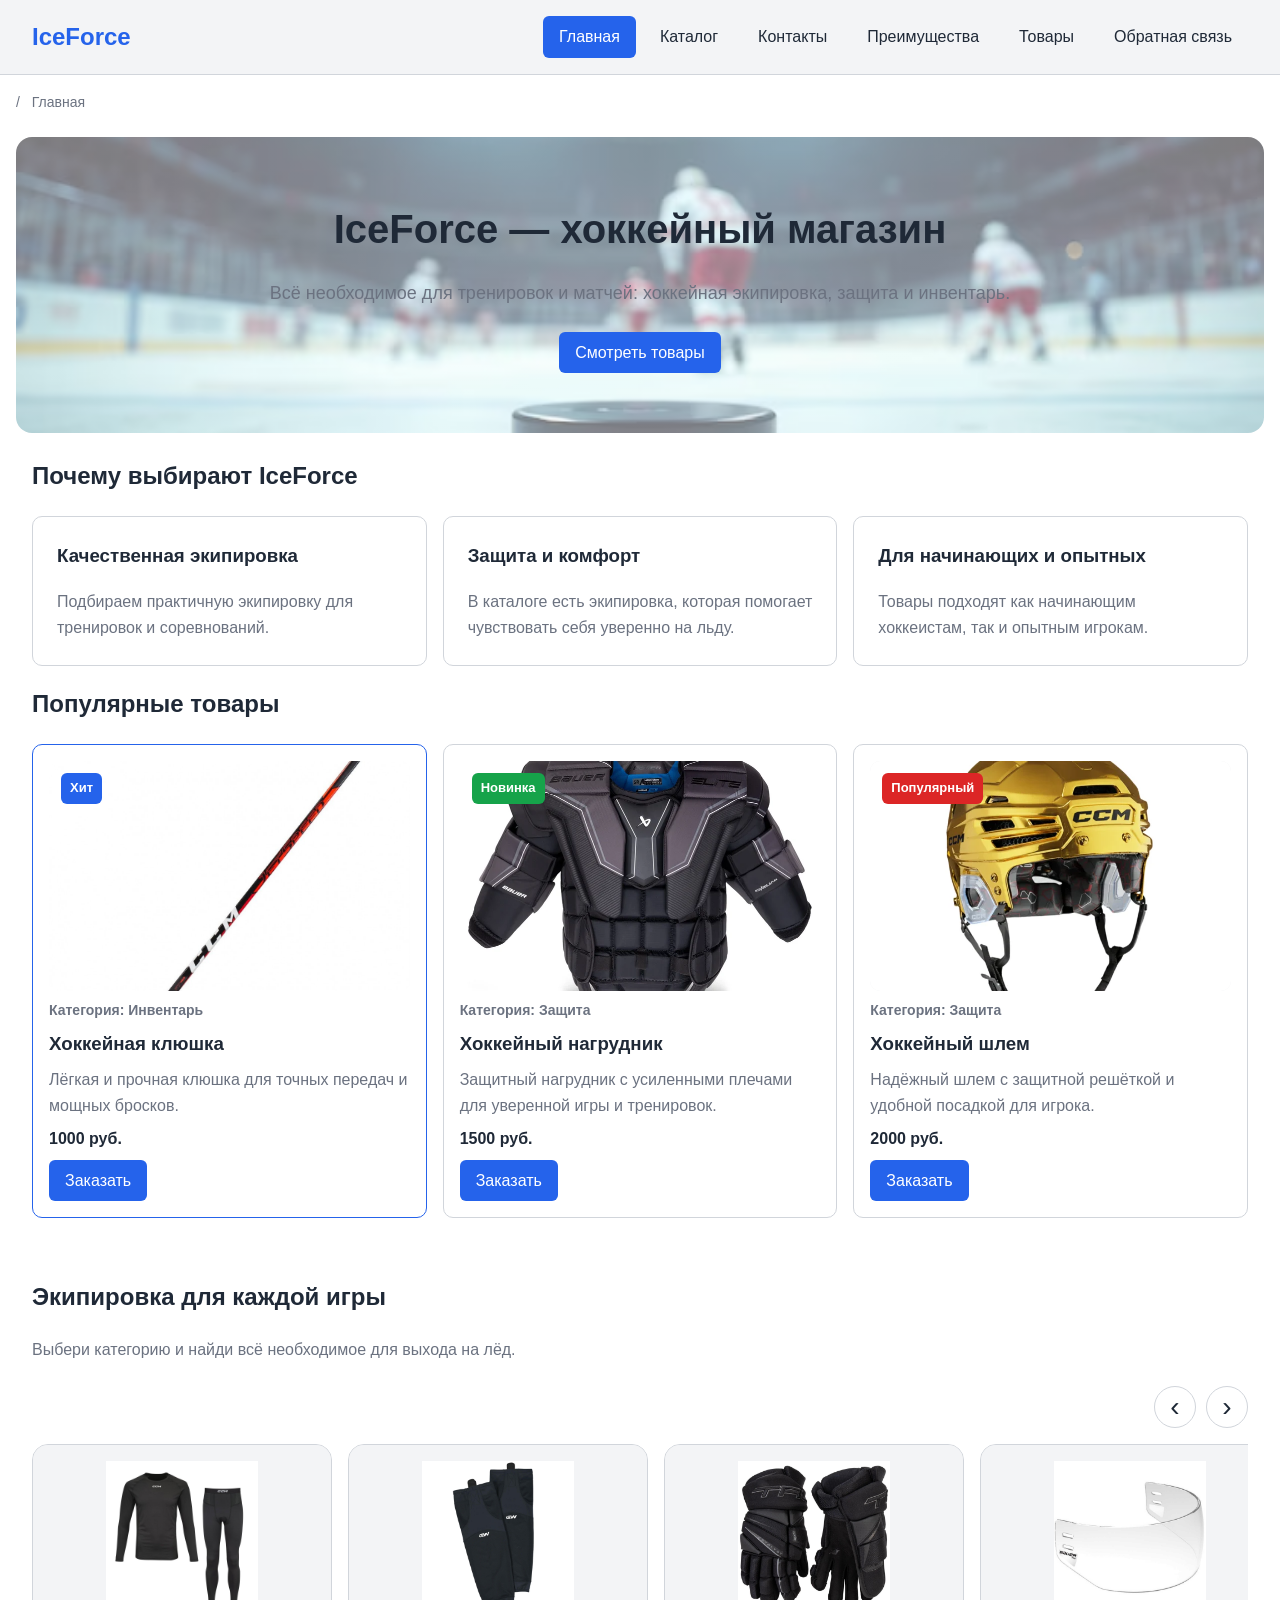
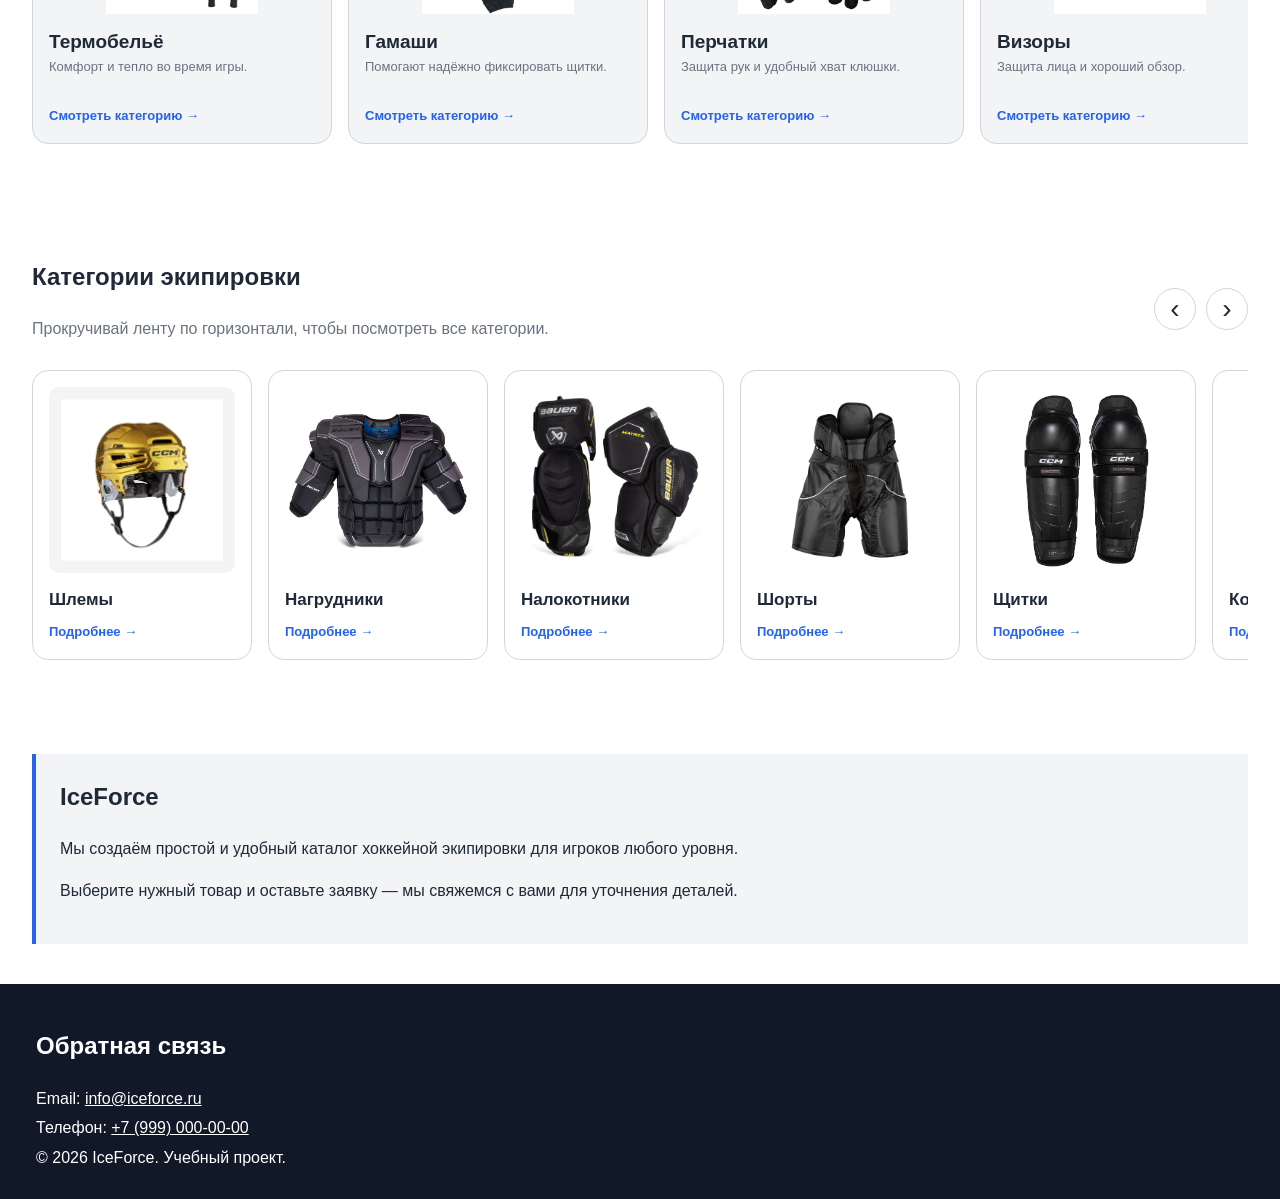
==== commit f3d93652: "Update homepage and catalog" ====
--- a/index.html
+++ b/index.html
@@ -338,7 +338,12 @@
             <p class="category-section__description">Выбери категорию и найди всё необходимое для выхода на лёд.</p>
         </div>
 
-        <div class="category-grid">
+        <div class="category-carousel-controls" aria-label="Управление категориями">
+            <button class="category-arrow" type="button" data-scroll-target="featured-track" data-direction="left" aria-label="Предыдущие категории">‹</button>
+            <button class="category-arrow" type="button" data-scroll-target="featured-track" data-direction="right" aria-label="Следующие категории">›</button>
+        </div>
+        <div class="category-carousel" id="featured-track" tabindex="0" aria-label="Популярные категории">
+            <div class="category-grid">
             <a class="category-card" href="catalog.html">
                 <img class="category-card__image" src="images/category-thermal.jpg" alt="Хоккейное термобельё" loading="lazy">
                 <div class="category-card__content">
@@ -374,20 +379,24 @@
                     <span class="category-card__link">Смотреть категорию →</span>
                 </div>
             </a>
+            </div>
         </div>
     </section>
 
-    <!-- Горизонтальный слайдер категорий без JavaScript -->
+    <!-- Горизонтальный слайдер категорий -->
     <section class="category-slider-section container" id="all-categories">
         <div class="category-section__heading category-slider-section__heading">
             <div>
                 <h2 class="section-title">Категории экипировки</h2>
                 <p class="category-section__description">Прокручивай ленту по горизонтали, чтобы посмотреть все категории.</p>
             </div>
-            <span class="category-slider__hint" aria-hidden="true">Листай →</span>
+            <div class="category-carousel-controls" aria-label="Управление категориями">
+                <button class="category-arrow" type="button" data-scroll-target="all-category-track" data-direction="left" aria-label="Предыдущие категории">‹</button>
+                <button class="category-arrow" type="button" data-scroll-target="all-category-track" data-direction="right" aria-label="Следующие категории">›</button>
+            </div>
         </div>
 
-        <div class="category-slider" aria-label="Категории хоккейной экипировки">
+        <div class="category-slider" id="all-category-track" tabindex="0" aria-label="Категории хоккейной экипировки">
             <a class="category-slide" href="catalog.html">
                 <img class="category-slide__image" src="images/hockey-helmet.jpg" alt="Хоккейный шлем" loading="lazy">
                 <h3 class="category-slide__title">Шлемы</h3>
@@ -733,10 +742,8 @@
 </button>
 
 
-<script
-    src="js/main.js"
-    defer
-></script>
+<script src="js/main.js" defer></script>
+<script src="js/category-slider.js" defer></script>
 
 </body>
 </html>
--- a/css/style.css
+++ b/css/style.css
@@ -19,7 +19,7 @@
   --radius-md: 10px;
   --radius-lg: 16px;
 
-  --container-width: 1200px;
+  --container-width: 1500px;
 }
 
 * {
@@ -64,6 +64,7 @@
 }
 
 .site-header__inner {
+  width: min(calc(100% - 32px), var(--container-width));
   max-width: var(--container-width);
   margin: 0 auto;
   padding: var(--space-md);
@@ -127,6 +128,7 @@
    =============================== */
 
 main {
+  width: 100%;
   max-width: var(--container-width);
   margin: 0 auto;
   padding: 0 var(--space-md);
@@ -148,8 +150,17 @@
 .hero {
   margin: var(--space-lg) 0;
   padding: 60px var(--space-lg);
+  min-height: 260px;
+  display: flex;
+  align-items: center;
+  justify-content: center;
   border-radius: var(--radius-lg);
-  background-color: var(--color-bg-secondary);
+  background-image:
+    linear-gradient(rgba(255, 255, 255, 0.48), rgba(255, 255, 255, 0.48)),
+    url("../images/hero-background.jpg");
+  background-size: cover;
+  background-position: center;
+  background-repeat: no-repeat;
   text-align: center;
 }
 
@@ -754,7 +765,7 @@
 
 .site-footer__inner {
   width: 100%;
-  max-width: 1200px;
+  max-width: var(--container-width);
   margin: 0 auto;
   display: flex;
   align-items: center;
@@ -811,8 +822,45 @@
 }
 
 
-/* ===============================
-   Category cards and horizontal slider
+
+/* Layout for the advantage cards used by index.html */
+.advantages__grid {
+  display: grid;
+  grid-template-columns: repeat(3, minmax(0, 1fr));
+  gap: var(--space-md);
+}
+
+.advantage {
+  min-width: 0;
+  padding: var(--space-lg);
+  border: 1px solid var(--color-border);
+  border-radius: var(--radius-md);
+  background: var(--color-bg);
+}
+
+.advantage__title {
+  margin-top: 0;
+}
+
+.advantage__text {
+  margin-bottom: 0;
+  color: var(--color-muted);
+}
+
+.container {
+  width: min(calc(100% - 32px), var(--container-width));
+  margin-left: auto;
+  margin-right: auto;
+}
+
+@media (max-width: 760px) {
+  .advantages__grid {
+    grid-template-columns: 1fr;
+  }
+}
+
+/* ===============================
+   Компактные горизонтальные карусели категорий
    =============================== */
 .category-featured,
 .category-slider-section {
@@ -830,14 +878,87 @@
   color: var(--color-muted);
 }
 
+.category-carousel-controls {
+  display: flex;
+  justify-content: flex-end;
+  gap: 10px;
+  margin: 0 0 12px;
+}
+
+.category-arrow {
+  display: inline-flex;
+  align-items: center;
+  justify-content: center;
+  width: 42px;
+  height: 42px;
+  border: 1px solid var(--color-border);
+  border-radius: 50%;
+  background: var(--color-bg);
+  color: var(--color-text);
+  font-size: 28px;
+  line-height: 1;
+  cursor: pointer;
+  transition: background 160ms ease, color 160ms ease, border-color 160ms ease;
+}
+
+.category-arrow:hover:not(:disabled) {
+  background: var(--color-primary);
+  border-color: var(--color-primary);
+  color: #fff;
+}
+
+.category-arrow:disabled {
+  opacity: .35;
+  cursor: default;
+}
+
+.category-arrow:focus-visible,
+.category-carousel:focus-visible,
+.category-slider:focus-visible {
+  outline: 3px solid var(--color-primary);
+  outline-offset: 3px;
+}
+
+.category-carousel,
+.category-slider {
+  display: flex;
+  gap: var(--space-md);
+  width: 100%;
+  min-width: 0;
+  overflow-x: auto;
+  overflow-y: hidden;
+  padding: 4px 4px 14px;
+  scroll-snap-type: x mandatory;
+  scroll-behavior: smooth;
+  overscroll-behavior-x: contain;
+  -webkit-overflow-scrolling: touch;
+  scrollbar-width: thin;
+  scrollbar-color: var(--color-border) var(--color-bg-secondary);
+}
+
+.category-carousel::-webkit-scrollbar,
+.category-slider::-webkit-scrollbar { height: 7px; }
+.category-carousel::-webkit-scrollbar-thumb,
+.category-slider::-webkit-scrollbar-thumb {
+  background: var(--color-border);
+  border-radius: 999px;
+}
+.category-carousel::-webkit-scrollbar-track,
+.category-slider::-webkit-scrollbar-track {
+  background: var(--color-bg-secondary);
+  border-radius: 999px;
+}
+
 .category-grid {
-  display: grid;
-  grid-template-columns: repeat(2, minmax(0, 1fr));
+  display: flex;
+  flex: 0 0 auto;
   gap: var(--space-md);
+  min-width: 0;
 }
 
 .category-card {
   display: flex;
+  flex: 0 0 300px;
   flex-direction: column;
   min-width: 0;
   overflow: hidden;
@@ -847,13 +968,15 @@
   background: var(--color-bg-secondary);
   color: var(--color-text);
   text-decoration: none;
+  scroll-snap-align: start;
   transition: transform 180ms ease, border-color 180ms ease, box-shadow 180ms ease;
 }
 
-.category-card:hover {
-  transform: translateY(-3px);
+.category-card:hover,
+.category-slide:hover {
+  transform: translateY(-2px);
   border-color: var(--color-primary);
-  box-shadow: 0 12px 28px rgba(0, 0, 0, 0.08);
+  box-shadow: 0 8px 22px rgba(0, 0, 0, .07);
 }
 
 .category-card:focus-visible,
@@ -865,7 +988,7 @@
 .category-card__image {
   display: block;
   width: 100%;
-  height: 55%;
+  height: 62%;
   min-height: 0;
   object-fit: contain;
   padding: var(--space-md);
@@ -877,21 +1000,22 @@
   flex: 1;
   flex-direction: column;
   align-items: flex-start;
-  padding: 0 var(--space-lg) var(--space-lg);
   min-height: 0;
+  padding: 0 var(--space-md) var(--space-md);
 }
 
 .category-card__title,
 .category-slide__title {
   margin: 0 0 var(--space-xs);
-  font-size: clamp(18px, 2vw, 24px);
+  font-size: 19px;
   line-height: 1.25;
 }
 
 .category-card__description {
   margin: 0 0 var(--space-sm);
   color: var(--color-muted);
-  font-size: 14px;
+  font-size: 13px;
+  line-height: 1.4;
 }
 
 .category-card__link,
@@ -899,7 +1023,7 @@
   margin-top: auto;
   color: var(--color-primary);
   font-weight: 700;
-  font-size: 14px;
+  font-size: 13px;
 }
 
 .category-slider-section__heading {
@@ -909,43 +1033,13 @@
   gap: var(--space-md);
 }
 
-.category-slider__hint {
-  flex: 0 0 auto;
-  color: var(--color-primary);
-  font-weight: 700;
-  white-space: nowrap;
-}
-
 .category-slider {
-  display: grid;
-  grid-auto-columns: minmax(220px, 27%);
-  grid-auto-flow: column;
-  gap: var(--space-md);
-  overflow-x: auto;
-  overflow-y: hidden;
-  padding: 4px 4px var(--space-md);
-  scroll-snap-type: x mandatory;
-  scroll-padding-inline: 4px;
-  overscroll-behavior-inline: contain;
-  -webkit-overflow-scrolling: touch;
-}
-
-.category-slider::-webkit-scrollbar {
-  height: 8px;
-}
-
-.category-slider::-webkit-scrollbar-thumb {
-  border-radius: 999px;
-  background: var(--color-border);
-}
-
-.category-slider::-webkit-scrollbar-track {
-  background: var(--color-bg-secondary);
-  border-radius: 999px;
+  display: flex;
 }
 
 .category-slide {
   display: flex;
+  flex: 0 0 220px;
   flex-direction: column;
   min-width: 0;
   padding: var(--space-md);
@@ -955,79 +1049,35 @@
   color: var(--color-text);
   text-decoration: none;
   scroll-snap-align: start;
-  transition: border-color 180ms ease, transform 180ms ease;
-}
-
-.category-slide:hover {
-  border-color: var(--color-primary);
-  transform: translateY(-2px);
+  transition: border-color 180ms ease, transform 180ms ease, box-shadow 180ms ease;
 }
 
 .category-slide__image {
   display: block;
   width: 100%;
-  aspect-ratio: 4 / 3;
+  aspect-ratio: 1 / 1;
   margin-bottom: var(--space-md);
   border-radius: var(--radius-md);
   background: var(--color-bg-secondary);
   object-fit: contain;
 }
 
-.category-slide__title {
-  font-size: 18px;
-}
-
-.category-slide__link {
-  margin-top: var(--space-sm);
-}
+.category-slide__title { font-size: 17px; }
+.category-slide__link { margin-top: var(--space-sm); }
 
 @media (max-width: 700px) {
-  .category-card__content {
-    padding: 0 var(--space-md) var(--space-md);
-  }
-
-  .category-card__description {
-    font-size: 13px;
-  }
-
-  .category-slider {
-    grid-auto-columns: minmax(190px, 65%);
-  }
+  .category-card { flex-basis: 235px; }
+  .category-slide { flex-basis: 190px; }
+  .category-arrow { width: 38px; height: 38px; }
 }
 
 @media (max-width: 480px) {
-  .category-grid {
-    gap: var(--space-sm);
-  }
-
-  .category-card {
-    aspect-ratio: auto;
-    min-height: 250px;
-  }
-
-  .category-card__image {
-    height: 145px;
-    flex: 0 0 145px;
-    padding: var(--space-sm);
-  }
-
-  .category-card__content {
-    padding: 0 var(--space-sm) var(--space-md);
-  }
-
-  .category-card__title {
-    font-size: 17px;
-  }
-
-  .category-card__description {
-    line-height: 1.4;
-  }
-
-  .category-slider-section__heading {
-    align-items: flex-start;
-  }
-
-  .category-slider__hint {
-    display: none;
-  }
-}
+  .category-card { flex-basis: 78vw; max-width: 280px; }
+  .category-slide { flex-basis: 72vw; max-width: 230px; }
+  .category-section__heading { margin-bottom: var(--space-md); }
+  .category-slider-section__heading { align-items: flex-start; }
+}
+
+@media (min-width: 1500px) {
+  .hero h1, .hero__title { font-size: clamp(36px, 2.5vw, 44px); }
+}
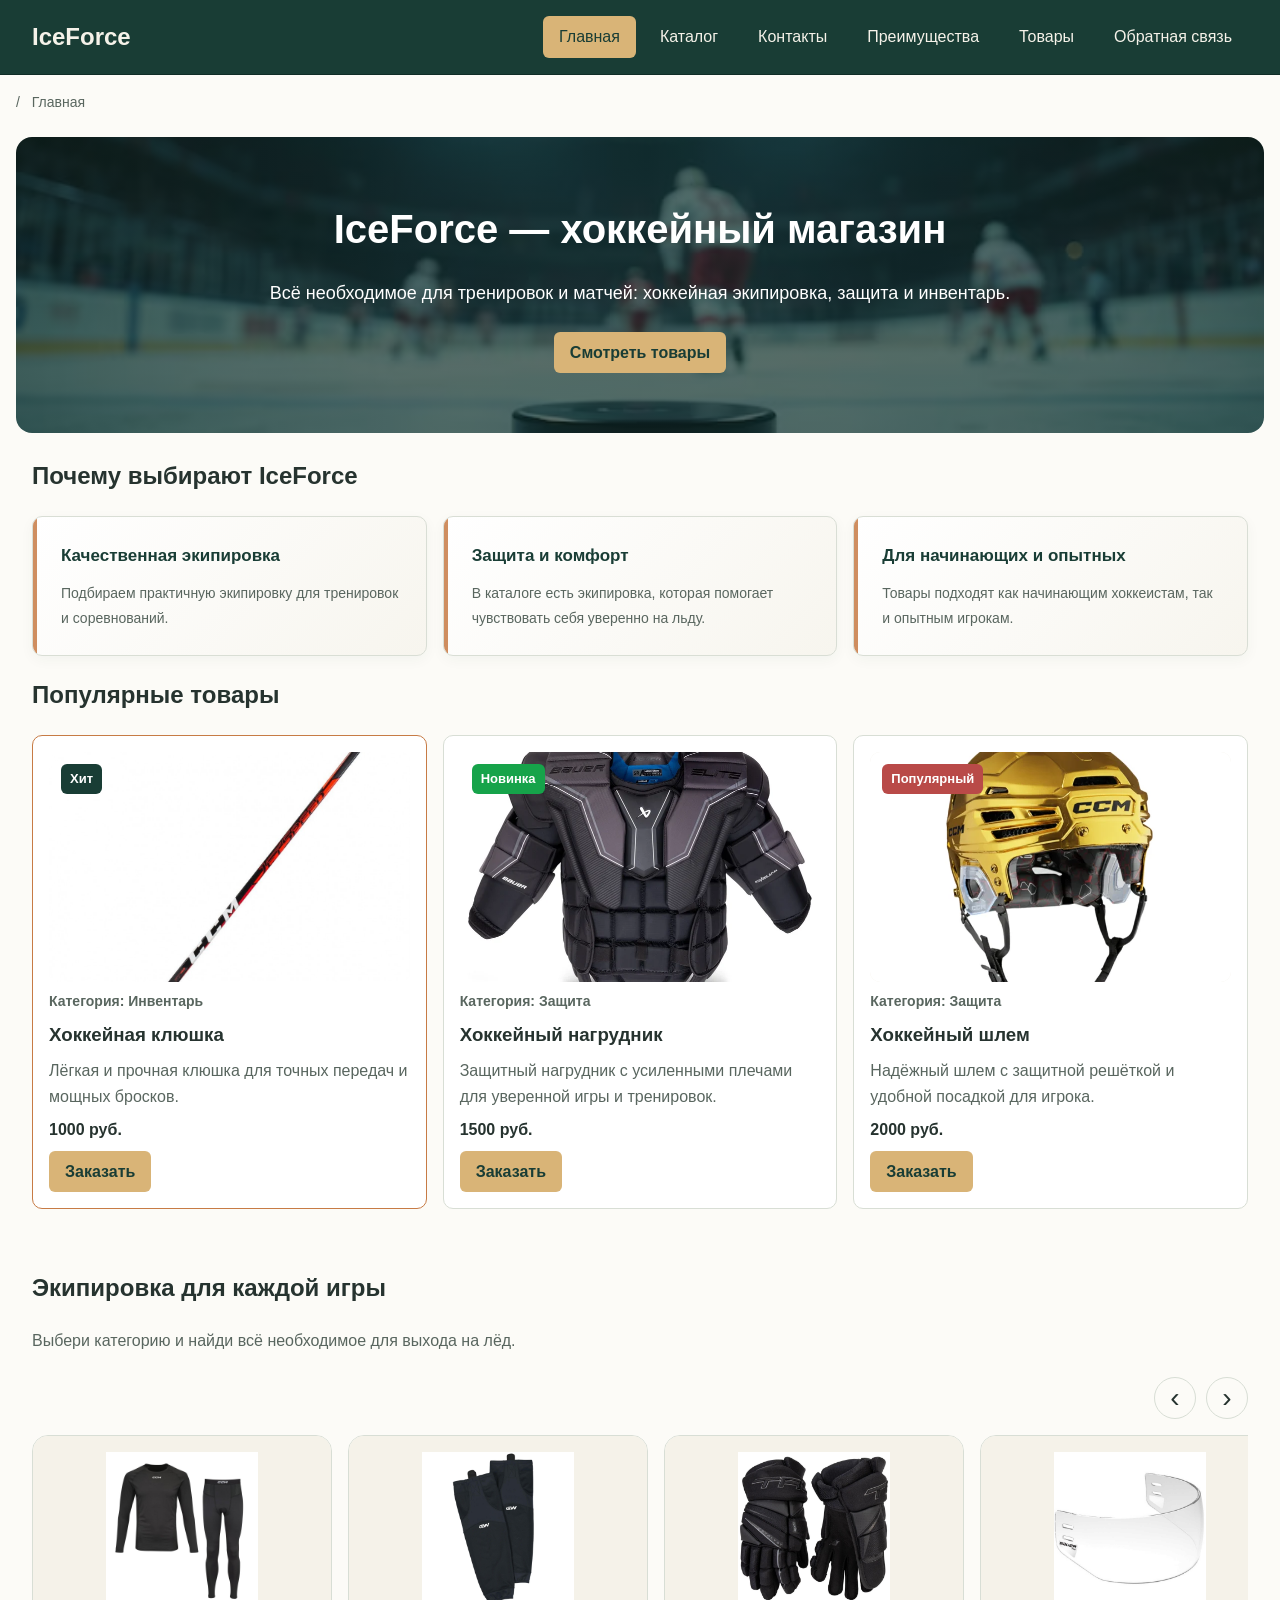
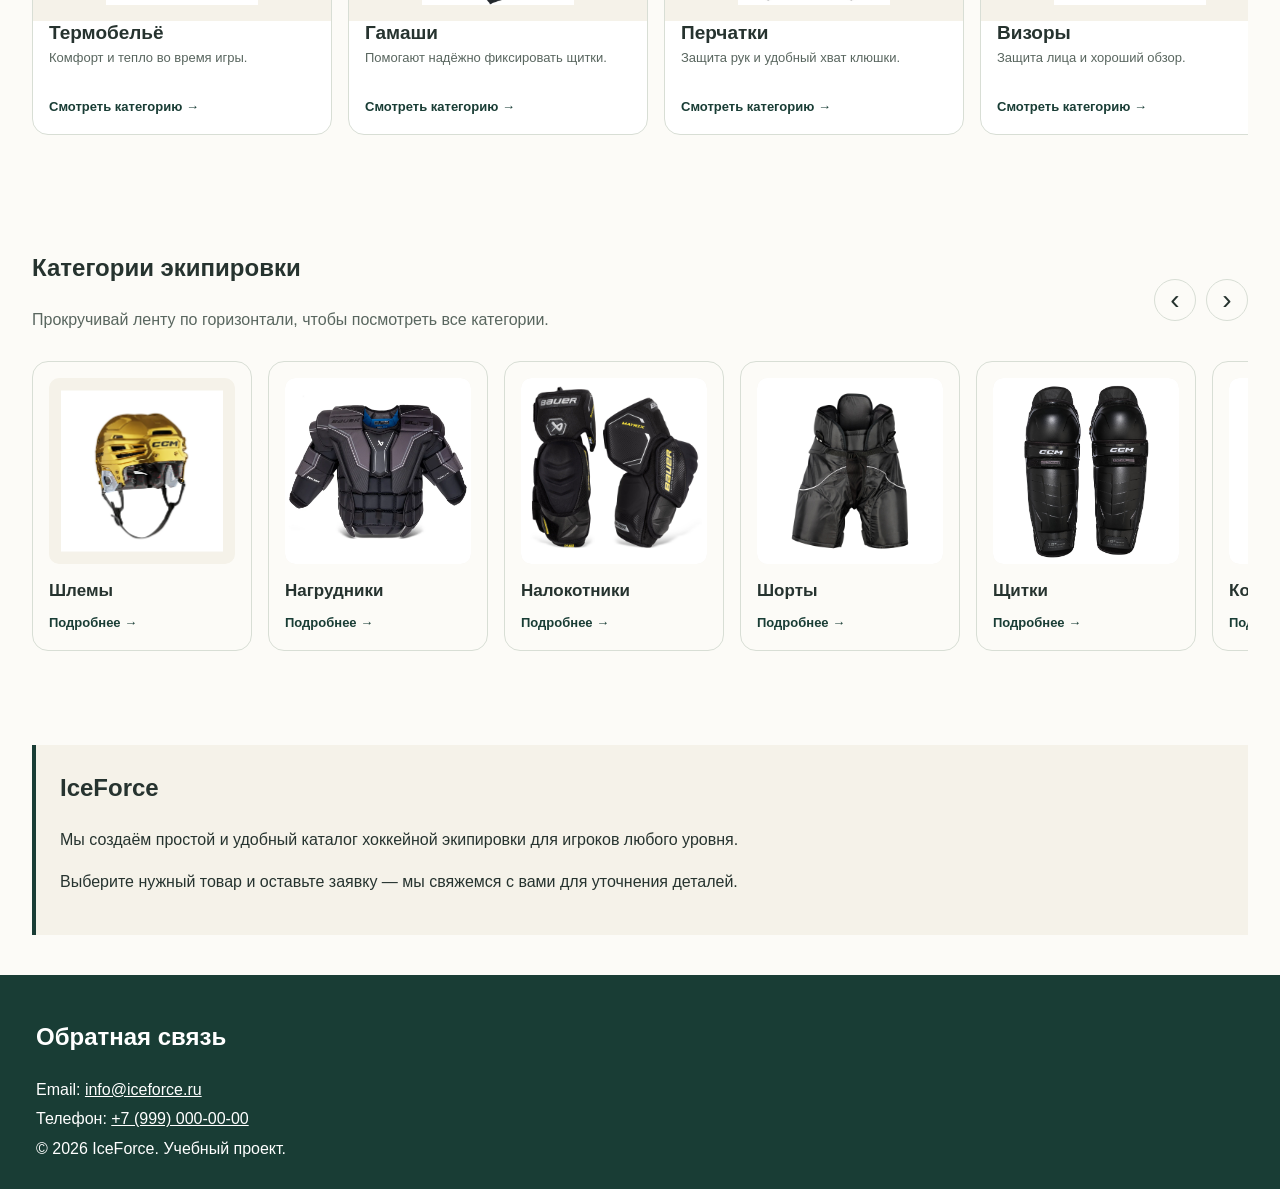
==== commit cd1ae582: "Add size selection to orders" ====
--- a/index.html
+++ b/index.html
@@ -743,6 +743,7 @@
 
 
 <script src="js/main.js" defer></script>
+<script src="js/size-feature.js" defer></script>
 <script src="js/category-slider.js" defer></script>
 
 </body>
--- a/css/style.css
+++ b/css/style.css
@@ -1081,3 +1081,187 @@
 @media (min-width: 1500px) {
   .hero h1, .hero__title { font-size: clamp(36px, 2.5vw, 44px); }
 }
+
+
+/* ===== Новая цветовая тема IceForce ===== */
+
+:root {
+  --color-primary: #193D35;
+  --color-primary-dark: #102D27;
+  --color-danger: #B94A48;
+  --color-text: #26332F;
+  --color-muted: #59665F;
+  --color-bg: #FCFBF7;
+  --color-bg-secondary: #F5F2E9;
+  --color-border: #D8DED5;
+  --color-white: #FFFFFF;
+}
+
+/* Шапка и логотип */
+.site-header {
+  background-color: #193D35;
+  border-bottom-color: #102D27;
+}
+
+.site-header__logo,
+.site-header__logo:hover {
+  color: #F5F2E9;
+}
+
+.site-nav__link {
+  color: #F5F2E9;
+}
+
+.site-nav__link:hover {
+  color: #193D35;
+  background-color: #E5E9DF;
+}
+
+.site-nav__link--active {
+  color: #193D35;
+  background-color: #D9B477;
+}
+
+/* Первый экран: контрастный текст поверх фотографии */
+.hero {
+  background-image:
+    linear-gradient(
+      rgba(15, 39, 33, 0.68),
+      rgba(15, 39, 33, 0.68)
+    ),
+    url("../images/hero-background.jpg");
+  background-size: cover;
+  background-position: center;
+}
+
+.hero h1 {
+  color: #FFFFFF;
+}
+
+.hero p {
+  color: #FFFFFF;
+}
+
+/* Главная кнопка */
+.button--primary {
+  color: #193D35;
+  background-color: #D9B477;
+  font-weight: 700;
+}
+
+.button--primary:hover {
+  color: #193D35;
+  background-color: #E8C993;
+}
+
+/* Карточки товаров */
+.product-card,
+.advantage,
+.category-card {
+  background-color: #FFFFFF;
+}
+
+.product-card,
+.advantage {
+  border-color: #D8DED5;
+}
+
+.product-card:hover,
+.product-card--featured {
+  border-color: #C77B45;
+}
+
+/* Блоки фильтров и информации */
+.catalog-filters,
+.contacts-info,
+.info-block {
+  background-color: #F5F2E9;
+}
+
+/* Нижняя часть сайта */
+.site-footer {
+  background-color: #193D35;
+  color: #FFFFFF;
+}
+
+/* Выделение элементов при наведении */
+.category-arrow:hover:not(:disabled) {
+  background-color: #193D35;
+  border-color: #193D35;
+  color: #FFFFFF;
+}
+
+
+/* ===== Премиальные карточки преимуществ IceForce ===== */
+
+.advantage {
+  position: relative;
+  overflow: hidden;
+  padding: 27px 25px 25px 28px;
+  background: linear-gradient(
+    135deg,
+    #FFFFFF 0%,
+    #F7F5EE 100%
+  );
+  border: 1px solid #D9DED5;
+  border-radius: 10px;
+  box-shadow: 0 4px 14px rgba(25, 61, 53, 0.045);
+  transition:
+    transform 0.25s ease,
+    box-shadow 0.25s ease,
+    border-color 0.25s ease;
+}
+
+/* Медный акцент слева */
+.advantage::before {
+  content: "";
+  position: absolute;
+  top: 0;
+  left: 0;
+  width: 4px;
+  height: 100%;
+  background: #C77B45;
+  opacity: 0.85;
+  transition: width 0.25s ease;
+}
+
+/* Заголовок карточки */
+.advantage h3 {
+  margin-top: 0;
+  margin-bottom: 14px;
+  color: #193D35;
+  font-size: 17px;
+  font-weight: 700;
+  line-height: 1.4;
+}
+
+/* Описание */
+.advantage p {
+  margin-bottom: 0;
+  color: #59665F;
+  font-size: 14px;
+  line-height: 1.75;
+}
+
+/* Эффект при наведении */
+.advantage:hover {
+  transform: translateY(-4px);
+  border-color: #C7A47A;
+  box-shadow: 0 10px 26px rgba(25, 61, 53, 0.10);
+}
+
+.advantage:hover::before {
+  width: 6px;
+}
+
+/* Учитываем настройки уменьшения анимации */
+@media (prefers-reduced-motion: reduce) {
+  .advantage,
+  .advantage::before {
+    transition: none;
+  }
+
+  .advantage:hover {
+    transform: none;
+  }
+}
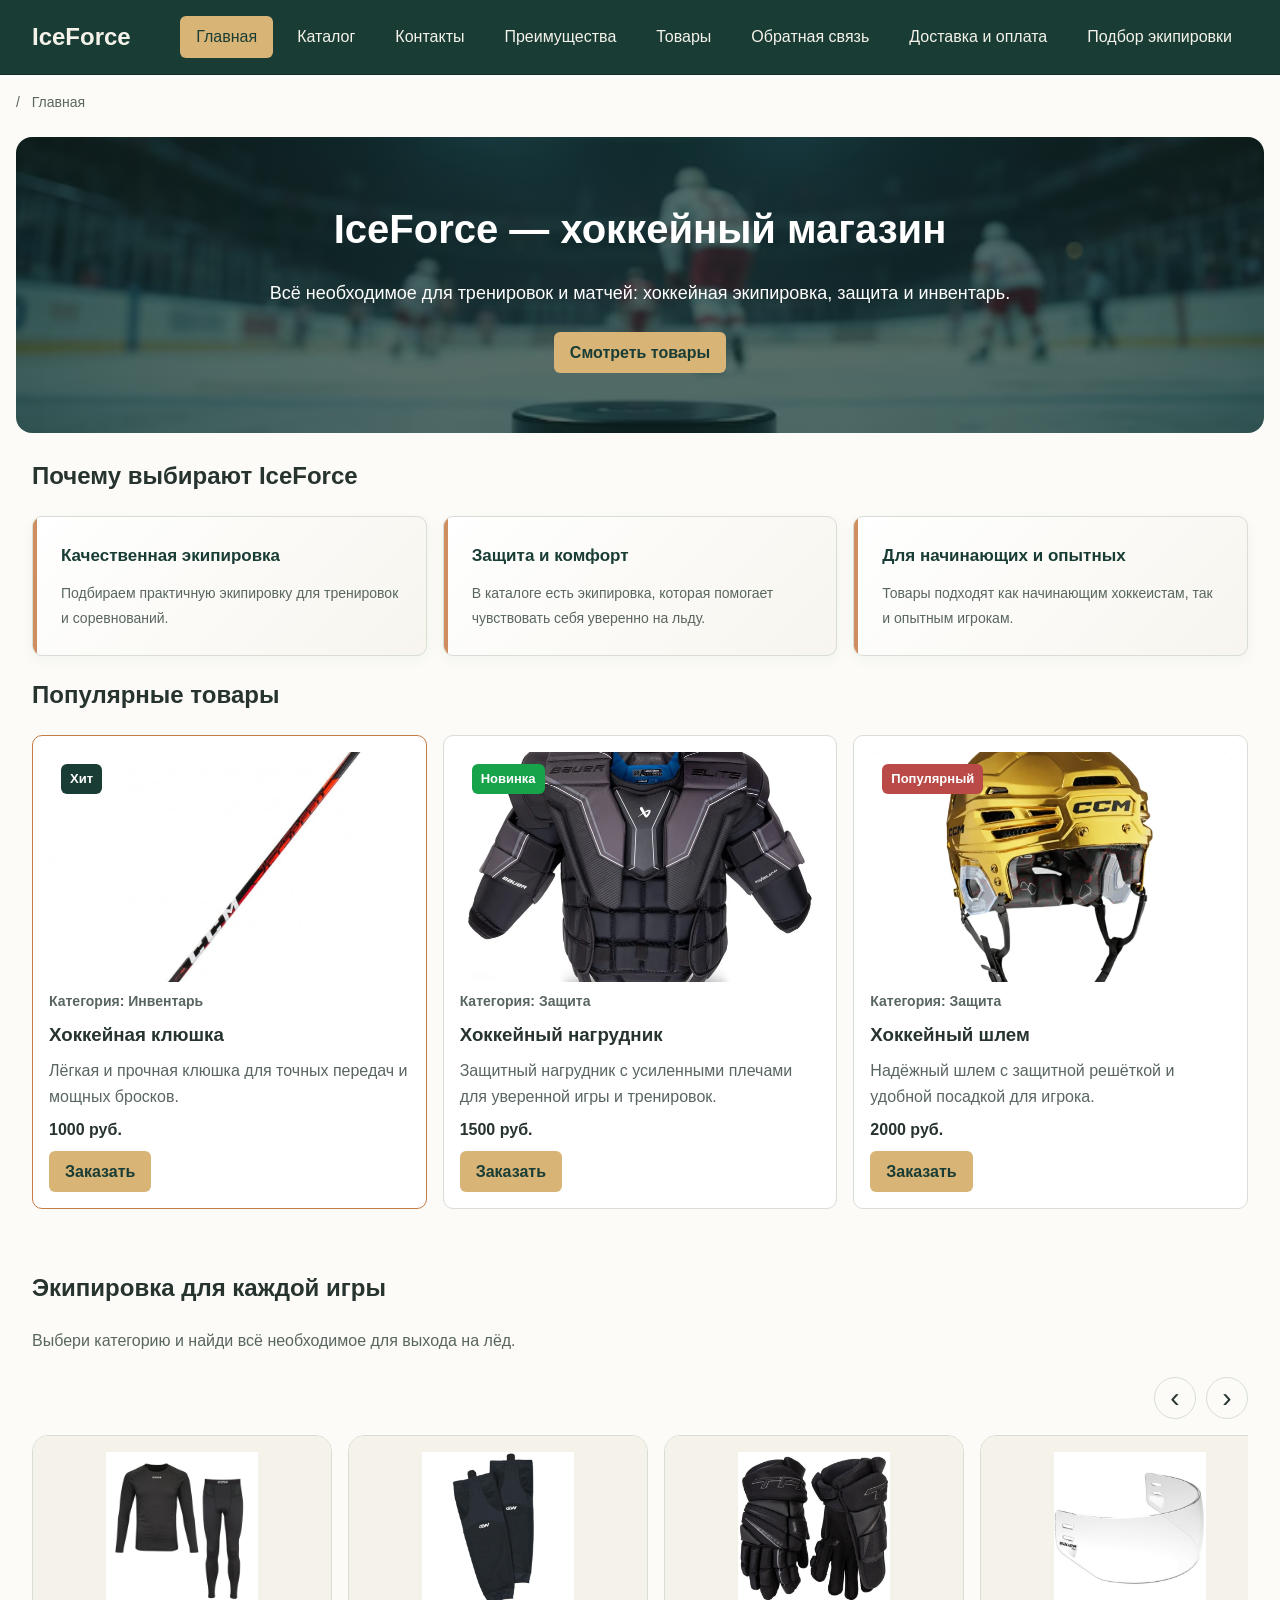
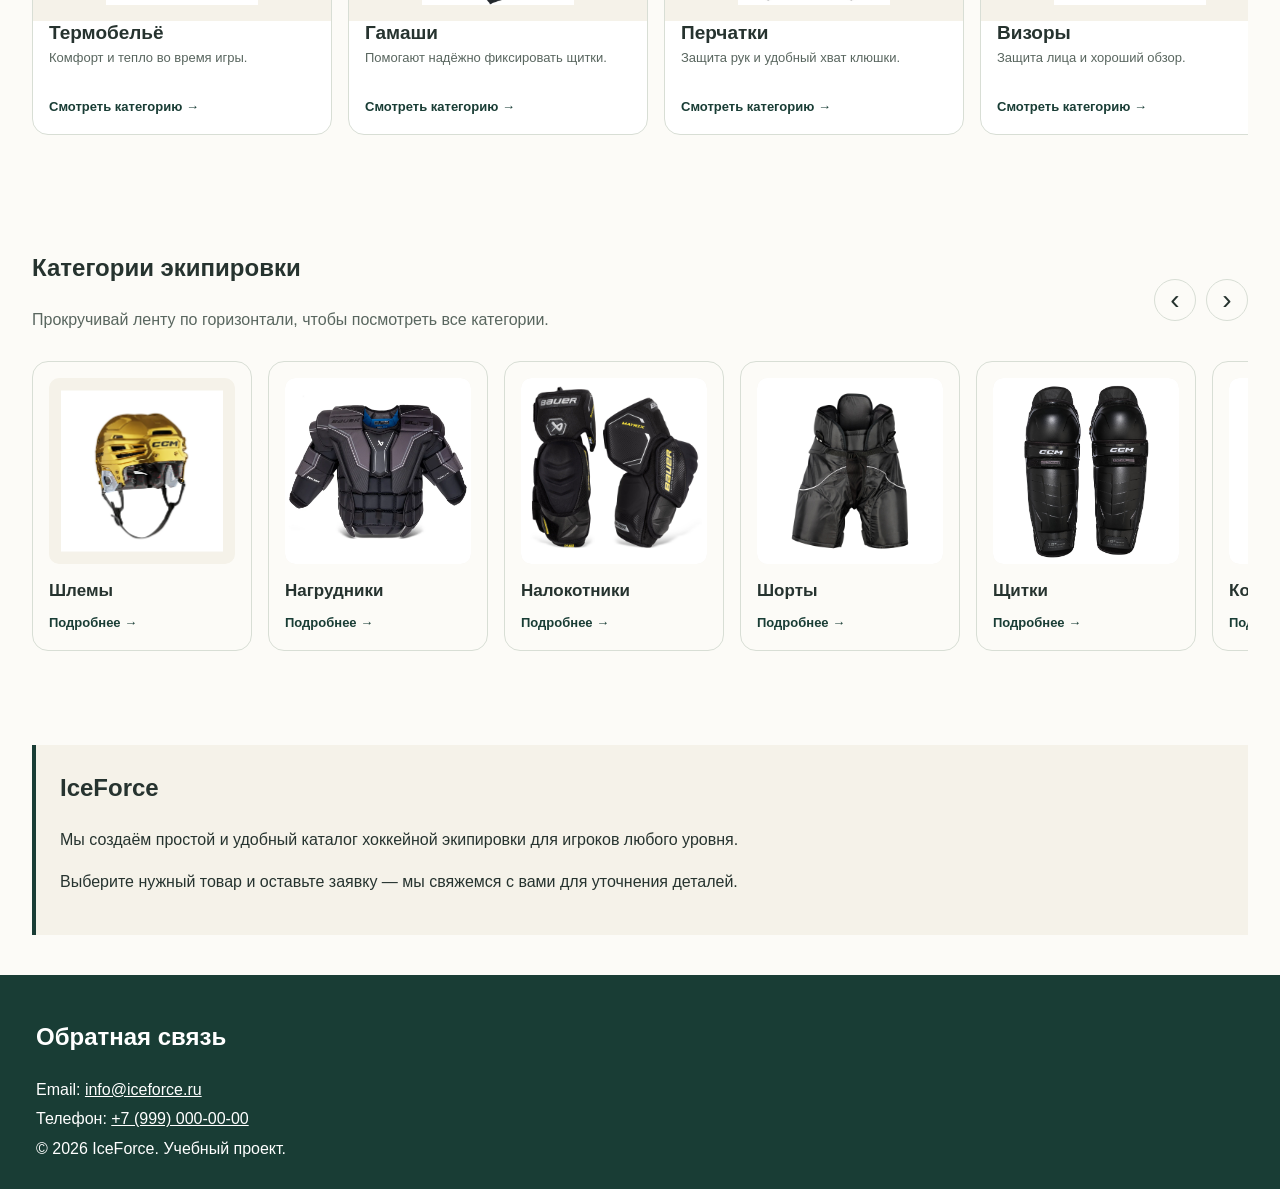
==== commit 6ccb91fc: "Update website" ====
--- a/index.html
+++ b/index.html
@@ -77,6 +77,8 @@
                         Обратная связь
                     </a>
                 </li>
+                <li><a class="site-nav__link" href="delivery.html">Доставка и оплата</a></li>
+                <li><a class="site-nav__link" href="size-guide.html">Подбор экипировки</a></li>
 
             </ul>
         </nav>
